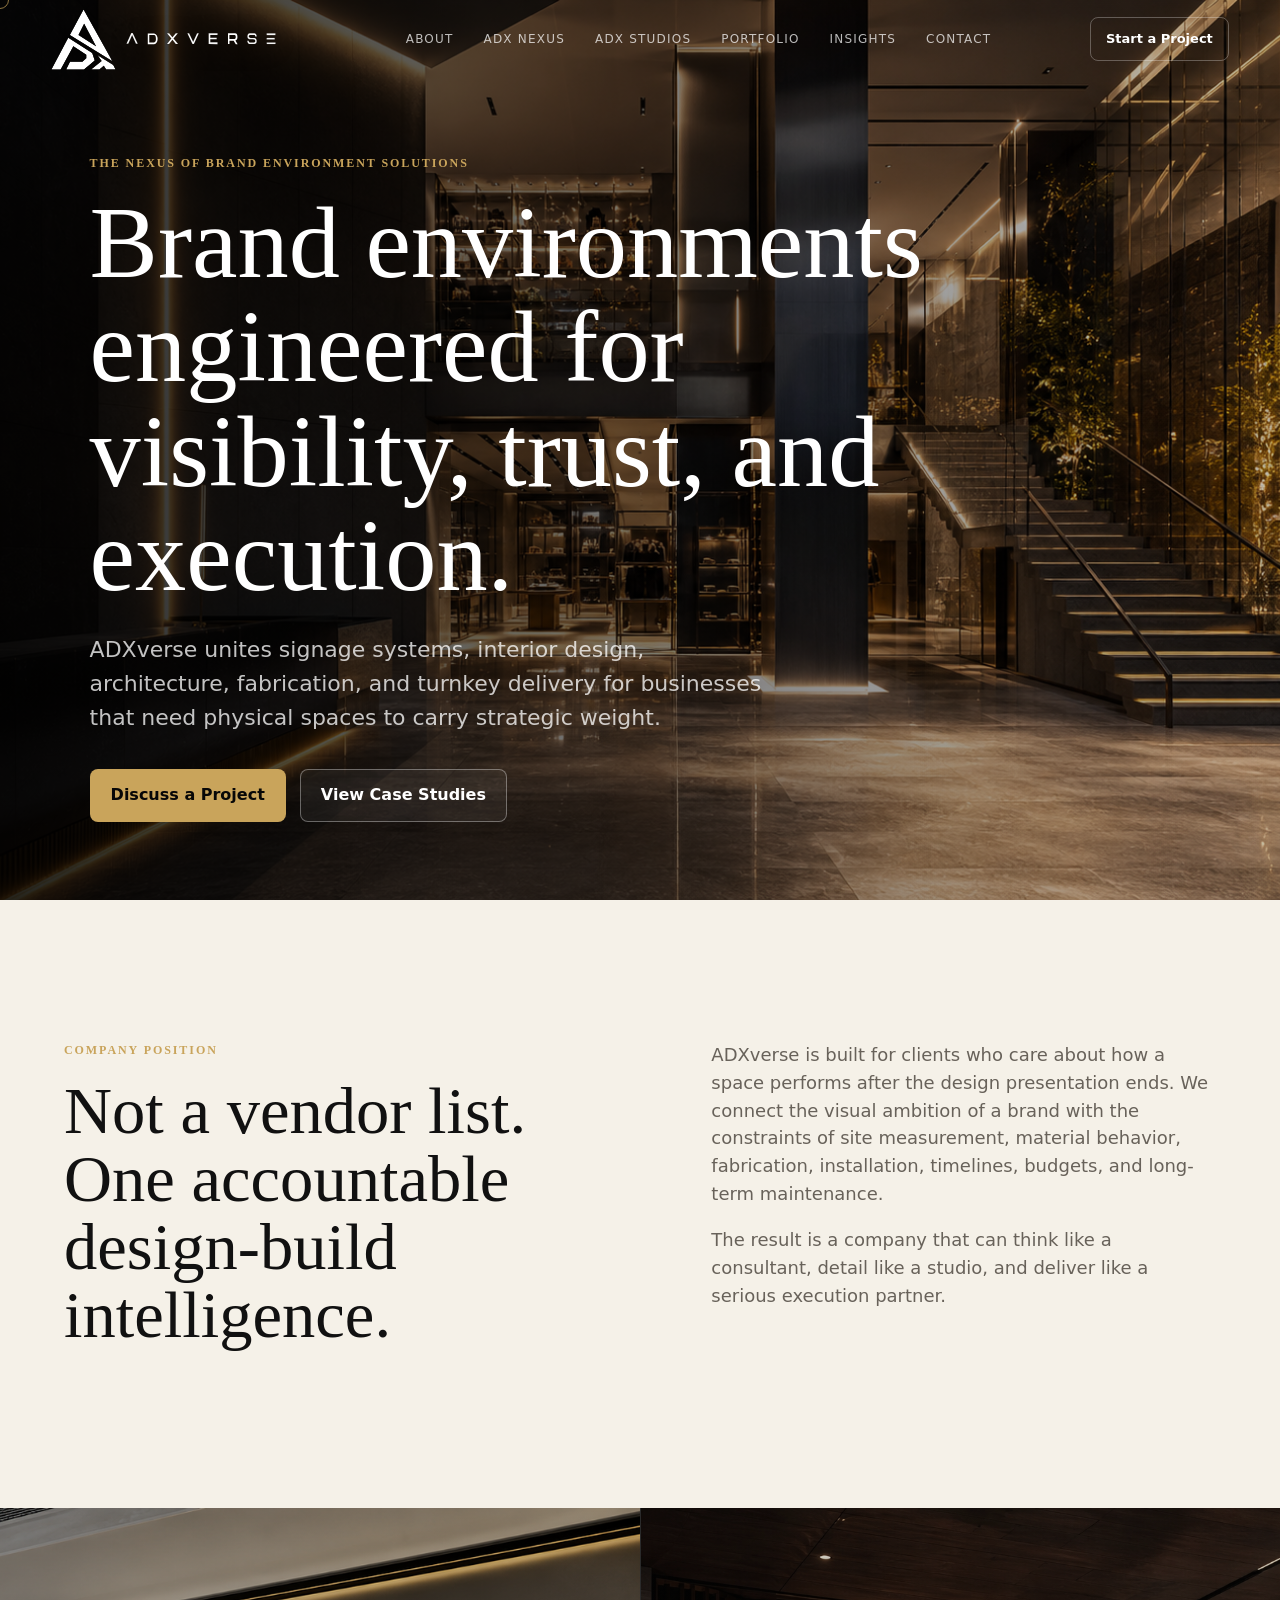
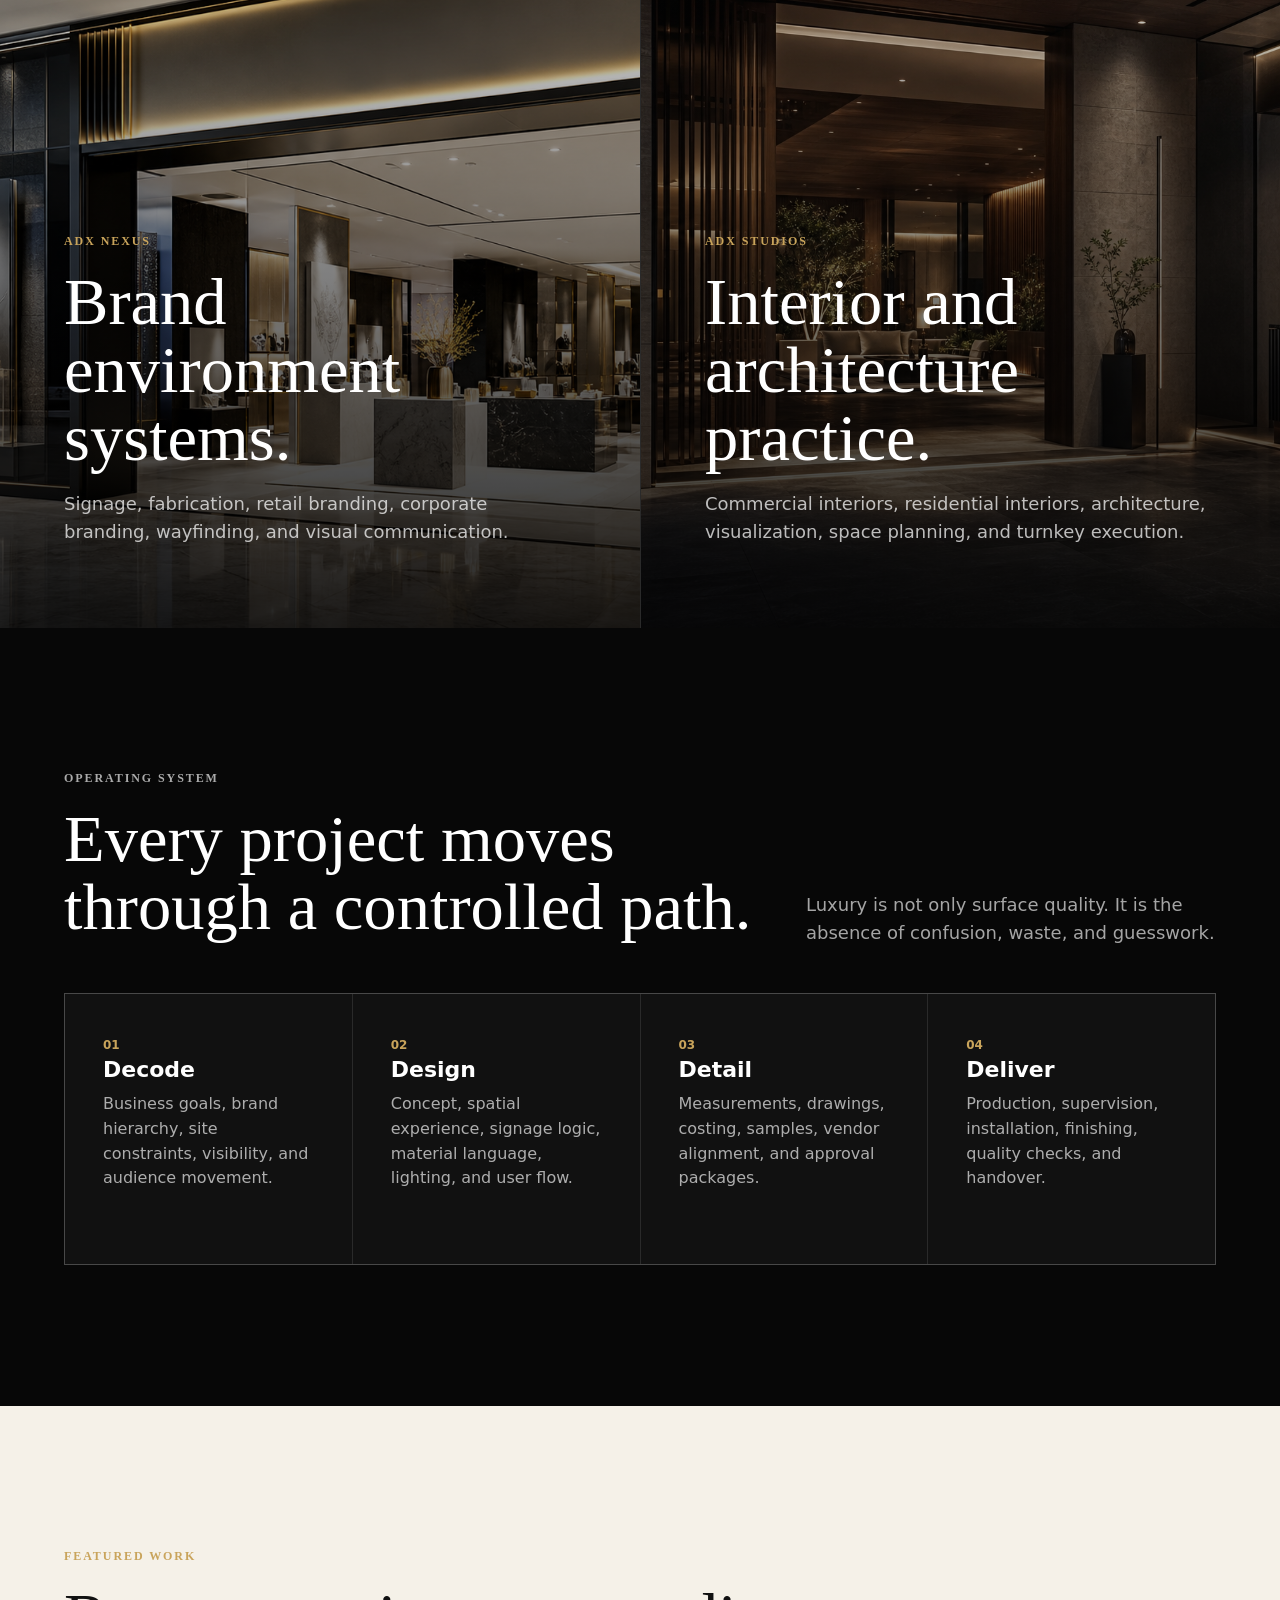
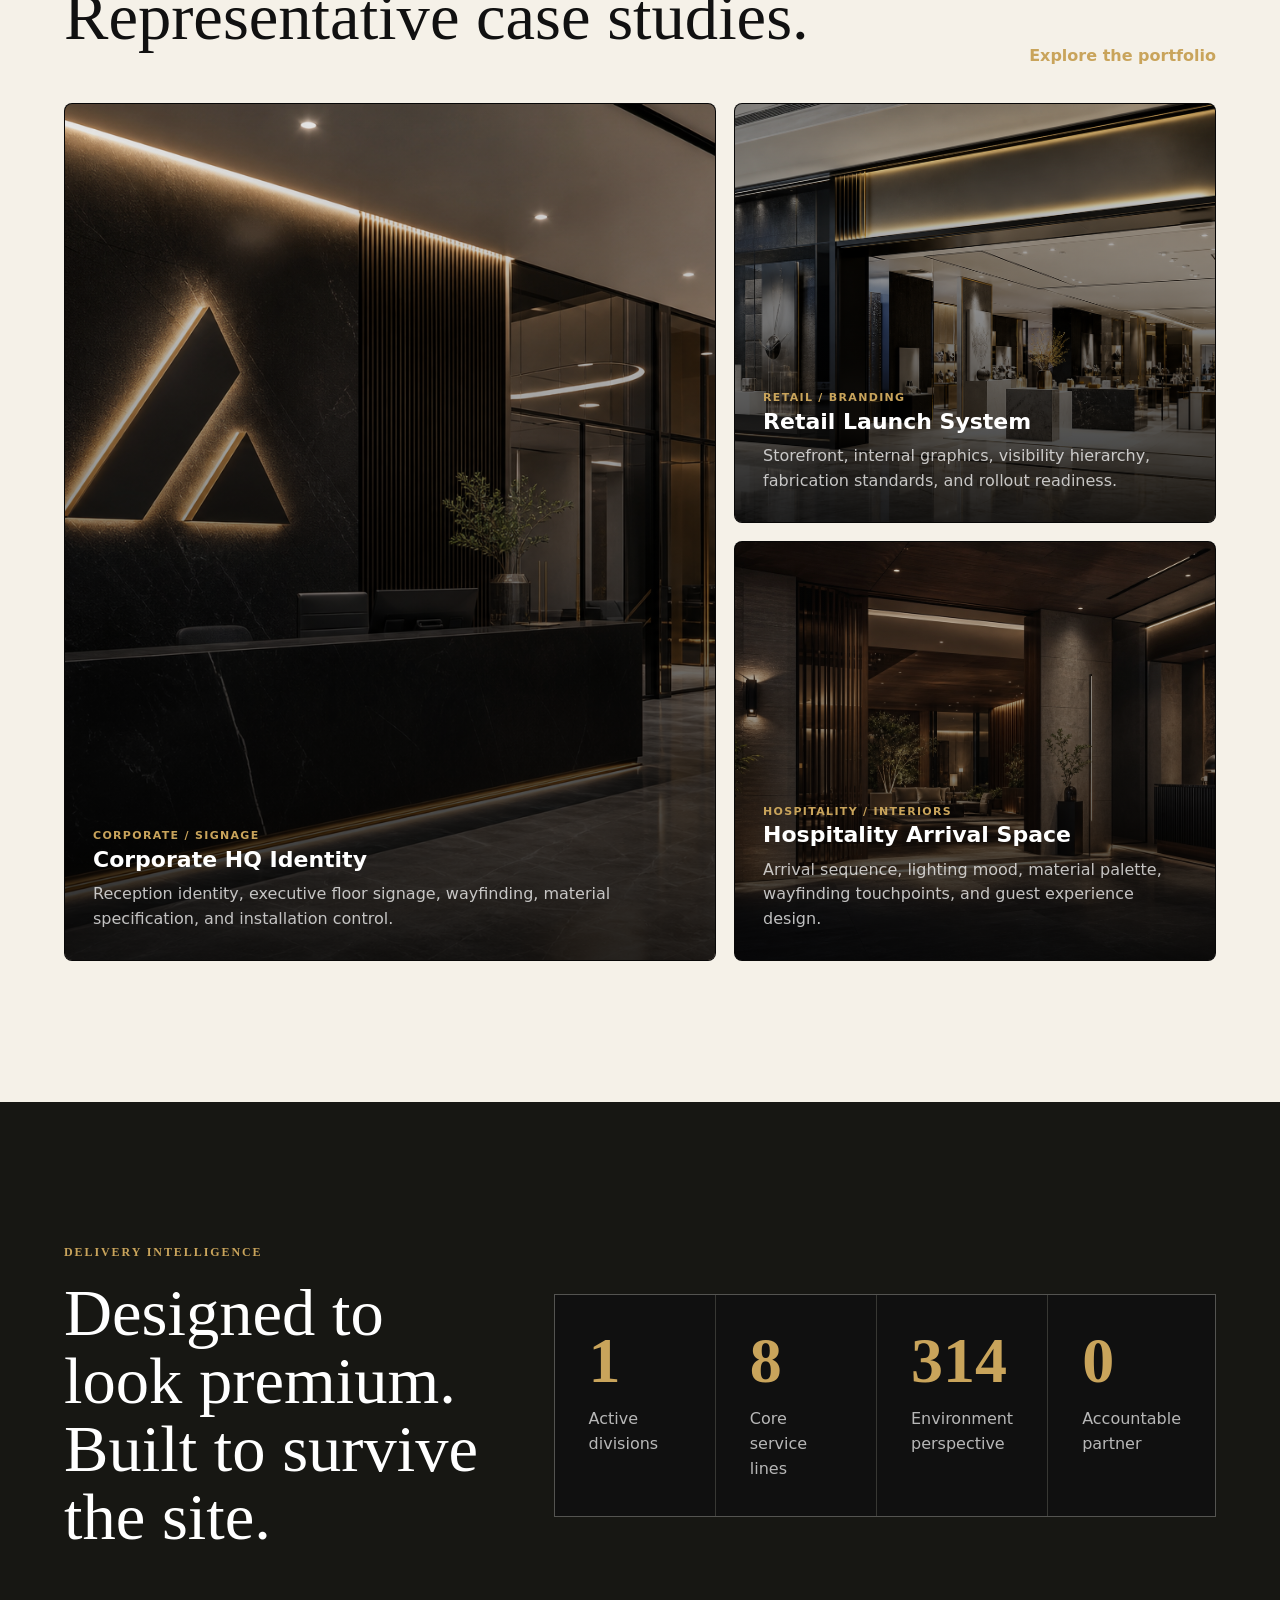
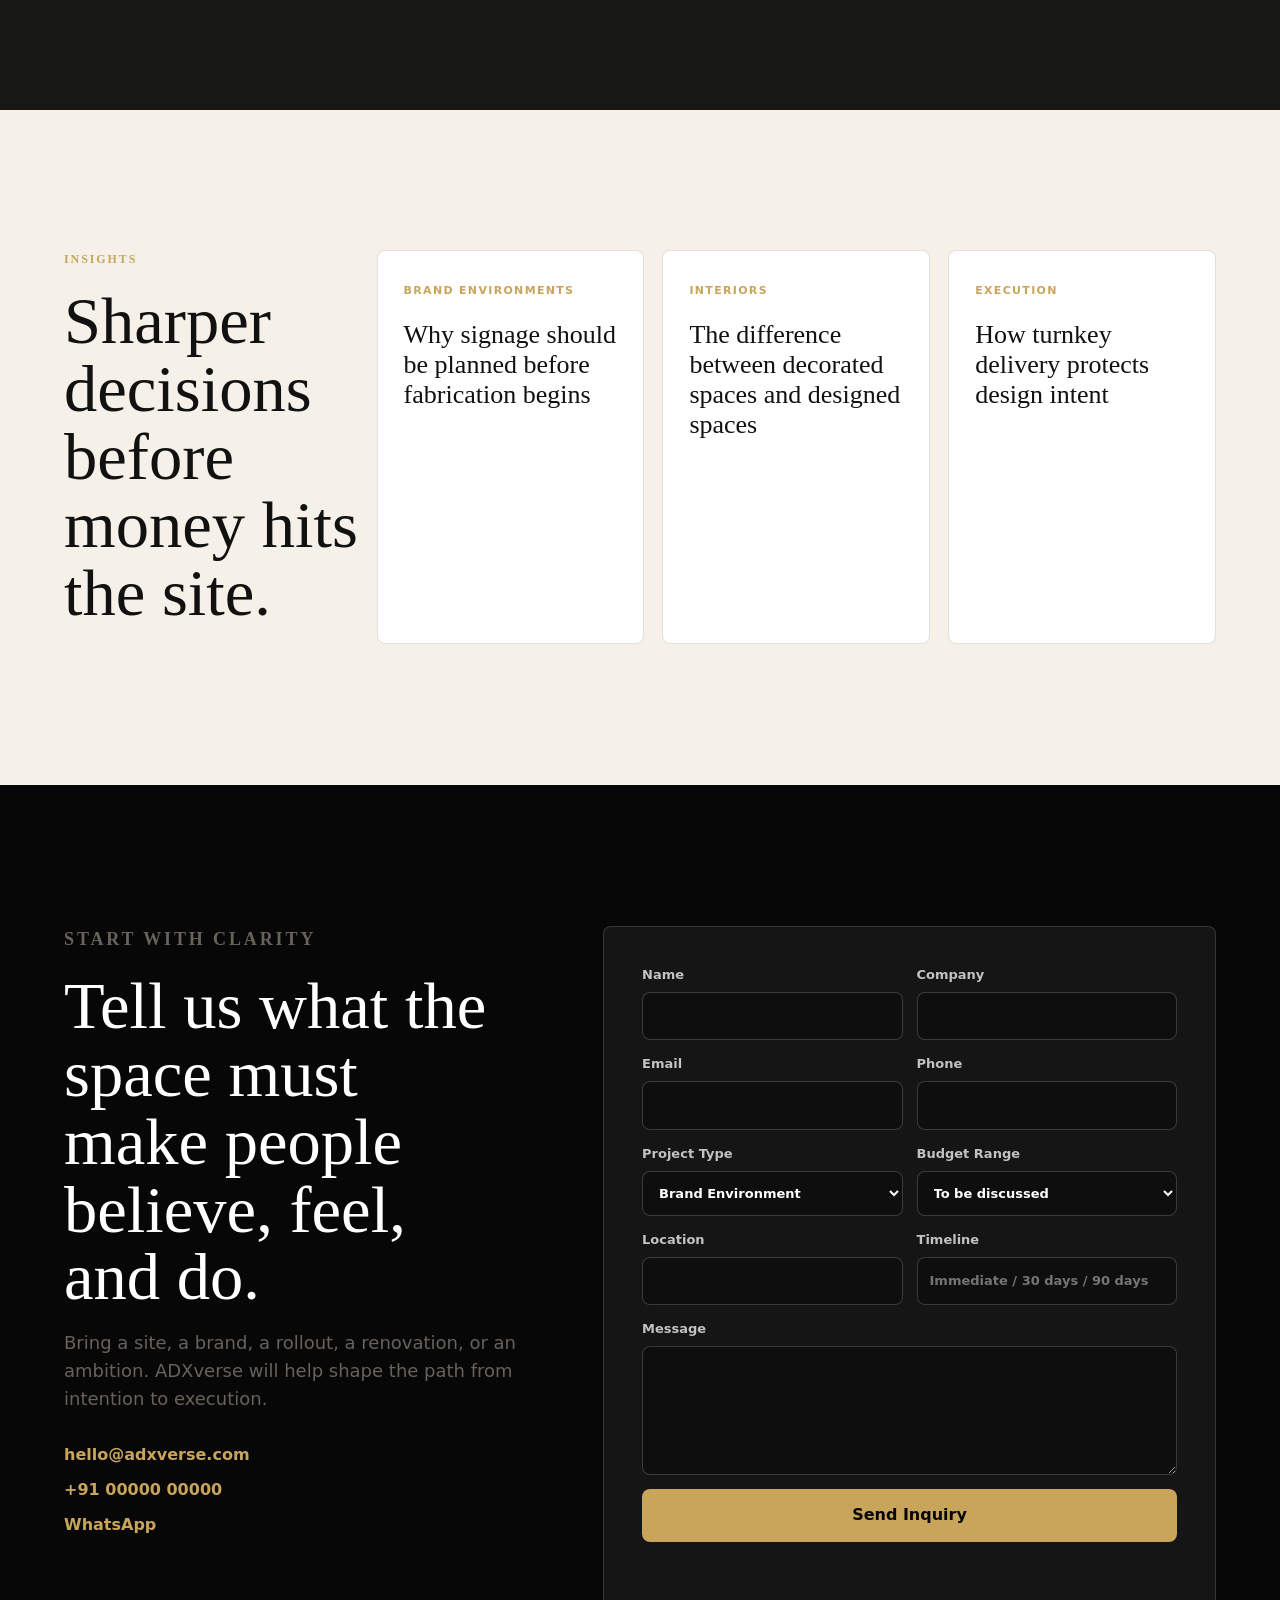
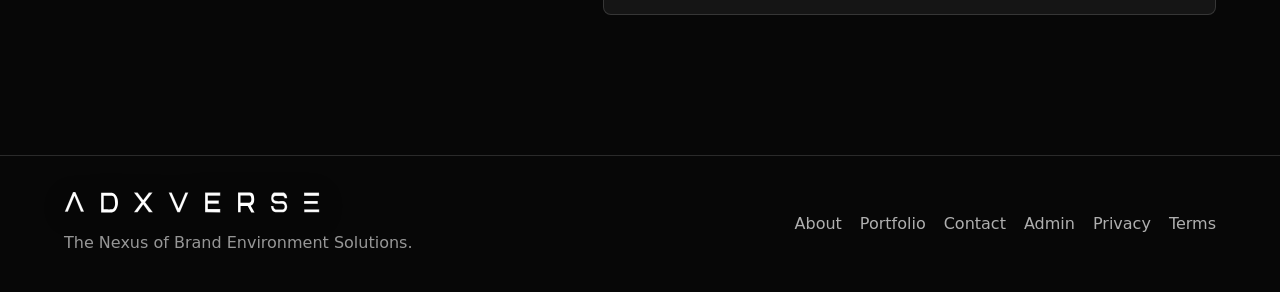
==== index.html @ 81ba3fe9 "Initial ADXverse website" ====
<!doctype html>
<html lang="en">
<head>
  <meta charset="utf-8">
  <meta name="viewport" content="width=device-width, initial-scale=1">
  <title>ADXverse | Premium Brand Environment and Interior Design-Build Company</title>
  <meta name="description" content="ADXverse creates brand environments, signage systems, retail branding, corporate identity spaces, interiors, architecture, fabrication, and turnkey execution.">
  <meta name="theme-color" content="#070707">
  <meta property="og:title" content="ADXverse">
  <meta property="og:description" content="The Nexus of Brand Environment Solutions.">
  <meta property="og:image" content="assets/adxverse-hero.png">
  <link rel="preload" href="assets/adxverse-hero.png" as="image">
  <link rel="stylesheet" href="styles.css">
  <link rel="icon" href="assets/adxverse-mark.svg" type="image/svg+xml">
  <script type="application/ld+json">
    {
      "@context": "https://schema.org",
      "@type": "Organization",
      "name": "ADXverse",
      "slogan": "The Nexus of Brand Environment Solutions",
      "url": "https://www.adxverse.com",
      "description": "Premium brand environment, signage, interior design, architecture, fabrication, and turnkey execution company.",
      "areaServed": "India",
      "sameAs": [],
      "department": [
        {
          "@type": "Organization",
          "name": "ADX Nexus",
          "description": "Brand environment solutions, signage systems, retail branding, corporate branding, wayfinding, visual communication, and fabrication."
        },
        {
          "@type": "Organization",
          "name": "ADX Studios",
          "description": "Interior design, architecture, commercial interiors, residential interiors, space planning, visualization, and turnkey execution."
        }
      ]
    }
  </script>
</head>
<body class="theme-dark">
  <div class="loader" data-loader aria-hidden="true">
    <div class="loader-inner">
            <img class="loader-logo" src="assets/adxverse-logo.svg" alt="ADXverse" style="width: 150px; height: auto;align-self: center;">

      <img class="loader-logo" src="assets/adxverse-wordmark.svg" alt="ADXverse" style="width: 275px; height: 52;align-self: center;margin-top: 20px;">
      Building the environment
    </div>
    <div class="loader-track"><i></i></div>
  </div>
  <div class="scroll-progress" data-progress></div>
  <div class="cursor" data-cursor></div>

  <header class="site-header" data-header>
    <a class="brand" href="index.html" aria-label="ADXverse home"><img class="header-logo" src="assets/adxverse-logo.svg" alt="ADXverse" style="width: 65px; height: auto;">
      <img class="brand-logo" src="assets/adxverse-wordmark.svg" alt="ADXverse" style="width: 150px; height: auto;margin-left: 10px; border-left: 0cap;">
    </a>
    <nav class="main-nav" data-nav aria-label="Primary navigation">
      <a href="about.html">About</a>
      <a href="adx-nexus.html">ADX Nexus</a>
      <a href="adx-studios.html">ADX Studios</a>
      <a href="portfolio.html">Portfolio</a>
      <a href="insights.html">Insights</a>
      <a href="contact.html">Contact</a>
    </nav>
    <a class="header-cta" href="contact.html">Start a Project</a>
    <button class="menu-toggle" data-menu aria-label="Open navigation"><span></span><span></span></button>
  </header>

  <main>
    <section class="hero home-hero">
      <img class="hero-media" src="assets/adxverse-hero.png" alt="Premium commercial brand environment with integrated signage and interior lighting">
      <div class="hero-overlay"></div>
      <img class="hero-mark" src="assets/adxverse-mark.svg" alt="" aria-hidden="true">
      <div class="hero-content reveal">
        <p class="eyebrow">The Nexus of Brand Environment Solutions</p>
        <h1>Brand environments engineered for visibility, trust, and execution.</h1>
        <p class="hero-lede">ADXverse unites signage systems, interior design, architecture, fabrication, and turnkey delivery for businesses that need physical spaces to carry strategic weight.</p>
        <div class="hero-actions">
          <a class="button button-primary" href="contact.html">Discuss a Project</a>
          <a class="button button-glass" href="portfolio.html">View Case Studies</a>
        </div>
      </div>
 <!--<div class="hero-index" aria-label="ADXverse operating strengths">
        <div><span>01</span><strong>Strategy</strong><small>Brand, site, audience, and business intent.</small></div>
        <div><span>02</span><strong>Systems</strong><small>Signage, interiors, fabrication, and visibility logic.</small></div>
        <div><span>03</span><strong>Delivery</strong><small>Costing, production, installation, and handover.</small></div>
      </div>-->
    

    </section>

    <section class="section section-light">
      <div class="container split-large">
        <div>
          <p class="eyebrow">Company Position</p>
          <h2>Not a vendor list. One accountable design-build intelligence.</h2>
        </div>
        <div class="rich-copy">
          <p>ADXverse is built for clients who care about how a space performs after the design presentation ends. We connect the visual ambition of a brand with the constraints of site measurement, material behavior, fabrication, installation, timelines, budgets, and long-term maintenance.</p>
          <p>The result is a company that can think like a consultant, detail like a studio, and deliver like a serious execution partner.</p>
        </div>
      </div>
    </section>

    <section class="division-showcase">
      <a class="division-tile reveal" href="adx-nexus.html">
        <img src="assets/case-retail-system.png" alt="Premium retail brand environment with illuminated signage">
        <span class="tile-shade"></span>
        <div>
          <p class="eyebrow">ADX Nexus</p>
          <h2>Brand environment systems.</h2>
          <p>Signage, fabrication, retail branding, corporate branding, wayfinding, and visual communication.</p>
        </div>
      </a>
      <a class="division-tile reveal" href="adx-studios.html">
        <img src="assets/case-hospitality-arrival.png" alt="Premium hospitality interior arrival lounge">
        <span class="tile-shade"></span>
        <div>
          <p class="eyebrow">ADX Studios</p>
          <h2>Interior and architecture practice.</h2>
          <p>Commercial interiors, residential interiors, architecture, visualization, space planning, and turnkey execution.</p>
        </div>
      </a>
    </section>

    <section class="section section-dark">
      <div class="container">
        <div class="section-head">
          <div>
            <p class="eyebrow">Operating System</p>
            <h2>Every project moves through a controlled path.</h2>
          </div>
          <p>Luxury is not only surface quality. It is the absence of confusion, waste, and guesswork.</p>
        </div>
        <div class="process-rail">
          <article class="reveal"><span>01</span><h3>Decode</h3><p>Business goals, brand hierarchy, site constraints, visibility, and audience movement.</p></article>
          <article class="reveal"><span>02</span><h3>Design</h3><p>Concept, spatial experience, signage logic, material language, lighting, and user flow.</p></article>
          <article class="reveal"><span>03</span><h3>Detail</h3><p>Measurements, drawings, costing, samples, vendor alignment, and approval packages.</p></article>
          <article class="reveal"><span>04</span><h3>Deliver</h3><p>Production, supervision, installation, finishing, quality checks, and handover.</p></article>
        </div>
      </div>
    </section>

    <section class="section section-light">
      <div class="container">
        <div class="section-head">
          <div>
            <p class="eyebrow">Featured Work</p>
            <h2>Representative case studies.</h2>
          </div>
          <a class="text-link" href="portfolio.html">Explore the portfolio</a>
        </div>
        <div class="case-grid">
          <a class="case-card feature-card reveal" href="project-corporate-hq.html" data-category="corporate signage">
            <img src="assets/case-corporate-hq.png" alt="Corporate headquarters reception identity system">
            <div><span>Corporate / Signage</span><h3>Corporate HQ Identity</h3><p>Reception identity, executive floor signage, wayfinding, material specification, and installation control.</p></div>
          </a>
          <a class="case-card reveal" href="project-retail-launch.html" data-category="retail branding">
            <img src="assets/case-retail-system.png" alt="Retail brand environment launch system">
            <div><span>Retail / Branding</span><h3>Retail Launch System</h3><p>Storefront, internal graphics, visibility hierarchy, fabrication standards, and rollout readiness.</p></div>
          </a>
          <a class="case-card reveal" href="project-hospitality-arrival.html" data-category="hospitality interior">
            <img src="assets/case-hospitality-arrival.png" alt="Hospitality arrival interior and wayfinding">
            <div><span>Hospitality / Interiors</span><h3>Hospitality Arrival Space</h3><p>Arrival sequence, lighting mood, material palette, wayfinding touchpoints, and guest experience design.</p></div>
          </a>
        </div>
      </div>
    </section>

    <section class="section signature-band">
      <div class="container signature-grid">
        <div>
          <p class="eyebrow">Delivery Intelligence</p>
          <h2>Designed to look premium. Built to survive the site.</h2>
        </div>
        <div class="metric-wall">
          <div><strong data-count="2">0</strong><span>Active divisions</span></div>
          <div><strong data-count="10">0</strong><span>Core service lines</span></div>
          <div><strong data-count="360">0</strong><span>Environment perspective</span></div>
          <div><strong data-count="1">0</strong><span>Accountable partner</span></div>
        </div>
      </div>
    </section>

    <section class="section section-light">
      <div class="container insight-strip">
        <div>
          <p class="eyebrow">Insights</p>
          <h2>Sharper decisions before money hits the site.</h2>
        </div>
        <a href="insights.html"><span>Brand Environments</span><strong>Why signage should be planned before fabrication begins</strong></a>
        <a href="insights.html"><span>Interiors</span><strong>The difference between decorated spaces and designed spaces</strong></a>
        <a href="insights.html"><span>Execution</span><strong>How turnkey delivery protects design intent</strong></a>
      </div>
    </section>

    <section class="section contact-band">
      <div class="container contact-grid">
        <div>
          <p class="eyebrow">Start With Clarity</p>
          <h2>Tell us what the space must make people believe, feel, and do.</h2>
          <p>Bring a site, a brand, a rollout, a renovation, or an ambition. ADXverse will help shape the path from intention to execution.</p>
          <div class="contact-lines">
            <a href="mailto:hello@adxverse.com">hello@adxverse.com</a>
            <a href="tel:+910000000000">+91 00000 00000</a>
            <a href="https://wa.me/910000000000">WhatsApp</a>
          </div>
        </div>
        <form class="inquiry-form" data-form>
          <label>Name<input required name="name" autocomplete="name"></label>
          <label>Company<input name="company" autocomplete="organization"></label>
          <label>Email<input required type="email" name="email" autocomplete="email"></label>
          <label>Phone<input name="phone" autocomplete="tel"></label>
          <label>Project Type<select name="projectType"><option>Brand Environment</option><option>Signage System</option><option>Retail Branding</option><option>Interior Design</option><option>Architecture</option><option>Turnkey Execution</option></select></label>
          <label>Budget Range<select name="budget"><option>To be discussed</option><option>Under 5L</option><option>5L - 15L</option><option>15L - 50L</option><option>50L+</option></select></label>
          <label>Location<input name="location" autocomplete="address-level2"></label>
          <label>Timeline<input name="timeline" placeholder="Immediate / 30 days / 90 days"></label>
          <label class="form-full">Message<textarea name="message" rows="5"></textarea></label>
          <button class="button button-primary form-full" type="submit">Send Inquiry</button>
          <p class="form-status form-full" data-form-status role="status"></p>
        </form>
      </div>
    </section>
  </main>

  <footer class="site-footer">
    <div>
      <a class="brand" href="index.html"><img class="brand-logo" src="assets/adxverse-wordmark.svg" alt="ADXverse"></a>
      <p>The Nexus of Brand Environment Solutions.</p>
    </div>
    <nav aria-label="Footer navigation">
      <a href="about.html">About</a>
      <a href="portfolio.html">Portfolio</a>
      <a href="contact.html">Contact</a>
      <a href="admin.html">Admin</a>
      <a href="privacy.html">Privacy</a>
      <a href="terms.html">Terms</a>
    </nav>
  </footer>

  <script src="script.js"></script>
</body>
</html>
---- styles.css ----
:root {
  --black: #070707;
  --ink: #111111;
  --charcoal: #1d1d1d;
  --coal: #2a2926;
  --paper: #f5f1e8;
  --white: #ffffff;
  --stone: #d7d0c3;
  --soft: #eee8dc;
  --gold: #c9a45b;
  --copper: #986a4e;
  --sage: #657269;
  --steel: #68737a;
  --muted: #68625a;
  --line-dark: rgba(255,255,255,.14);
  --line-light: rgba(17,17,17,.13);
  --radius: 8px;
  --container: 1220px;
}

* { box-sizing: border-box; }
html { scroll-behavior: smooth; }
body {
  margin: 0;
  color: var(--ink);
  background: var(--paper);
  font-family: Inter, ui-sans-serif, system-ui, -apple-system, BlinkMacSystemFont, "Segoe UI", sans-serif;
  line-height: 1.55;
  text-rendering: optimizeLegibility;
}
body.nav-open { overflow: hidden; }
a { color: inherit; text-decoration: none; }
img { display: block; max-width: 100%; }
button, input, select, textarea { font: inherit; }
button { cursor: pointer; }
::selection { background: var(--gold); color: var(--black); }

.loader {
  position: fixed;
  inset: 0;
  z-index: 100;
  display: grid;
  place-items: center;
  gap: 24px;
  background: var(--black);
  color: var(--white);
  transition: opacity .65s ease, visibility .65s ease;
}
.loader.done { opacity: 0; visibility: hidden; }
.loader-inner { display: grid; gap: 8px; justify-items: center; }
.loader-logo { width: clamp(86px, 12vw, 154px); height: auto; display: block; }
.loader-inner small { color: rgba(255,255,255,.58); text-transform: uppercase; letter-spacing: .18em; font-size: 11px; }
.loader-track { width: min(360px, 72vw); height: 1px; background: rgba(255,255,255,.18); overflow: hidden; }
.loader-track i { display: block; height: 100%; width: 100%; background: var(--gold); animation: load 1.05s cubic-bezier(.7,0,.2,1) both; }
@keyframes load { from { transform: translateX(-100%); } to { transform: translateX(0); } }

.scroll-progress {
  position: fixed;
  top: 0;
  left: 0;
  width: 0;
  height: 2px;
  z-index: 70;
  background: var(--gold);
}
.cursor {
  position: fixed;
  width: 18px;
  height: 18px;
  border: 1px solid var(--gold);
  border-radius: 50%;
  pointer-events: none;
  z-index: 80;
  transform: translate(-50%, -50%);
  transition: width .2s ease, height .2s ease, opacity .2s ease;
  opacity: .7;
}
.cursor.is-active { width: 44px; height: 44px; opacity: .35; }

.site-header {
  position: fixed;
  inset: 0 0 auto;
  z-index: 60;
  height: 78px;
  display: flex;
  align-items: center;
  justify-content: space-between;
  padding: 0 clamp(18px, 4vw, 58px);
  color: var(--white);
  transition: background .3s ease, border-color .3s ease, backdrop-filter .3s ease;
}
.site-header.scrolled,
.page-light .site-header {
  background: rgba(7,7,7,.9);
  border-bottom: 1px solid var(--line-dark);
  backdrop-filter: blur(16px);
}
.brand {
  display: inline-flex;
  align-items: center;
  width: clamp(178px, 20vw, 272px);
  min-width: 178px;
}
.brand-logo { display: block; width: 100%; height: auto; filter: drop-shadow(0 4px 14px rgba(0,0,0,.24)); }
.brand em { color: var(--gold); font-style: normal; font-size: .72em; margin-left: 2px; }
.main-nav { display: flex; gap: clamp(16px, 2.4vw, 30px); font-size: 12px; text-transform: uppercase; letter-spacing: .1em; }
.main-nav a { color: rgba(255,255,255,.72); transition: color .2s ease; }
.main-nav a:hover, .main-nav a.active { color: var(--gold); }
.header-cta {
  border: 1px solid rgba(255,255,255,.28);
  border-radius: var(--radius);
  padding: 11px 15px;
  font-size: 13px;
  font-weight: 800;
  transition: background .2s ease, color .2s ease;
}
.header-cta:hover { background: var(--gold); color: var(--black); border-color: var(--gold); }
.menu-toggle { display: none; width: 44px; height: 44px; border: 0; background: transparent; color: inherit; }
.menu-toggle span { display: block; height: 1px; background: currentColor; margin: 8px 0; }

.hero {
  min-height: 100svh;
  position: relative;
  display: grid;
  align-items: center;
  overflow: hidden;
  color: var(--white);
  background: var(--black);
}
.page-hero { min-height: 72svh; }
.hero-media, .hero-overlay {
  position: absolute;
  inset: 0;
  width: 100%;
  height: 100%;
}
.hero-media { object-fit: cover; }
.hero-overlay { background: linear-gradient(90deg, rgba(0,0,0,.86), rgba(0,0,0,.55) 45%, rgba(0,0,0,.22)); }
.hero-mark {
  position: absolute;
  z-index: 1;
  right: clamp(20px, 8vw, 120px);
  top: 16%;
  width: clamp(180px, 28vw, 430px);
  opacity: .16;
  filter: drop-shadow(0 28px 48px rgba(0,0,0,.38));
}
.hero-content {
  position: relative;
  z-index: 2;
  width: min(920px, calc(100% - 36px));
  margin-left: clamp(18px, 7vw, 112px);
  padding-top: 76px;
}
.home-hero .hero-content { width: min(980px, calc(100% - 36px)); }
.eyebrow {
  margin: 0 0 14px;
  color: var(--gold);
  font-size: 12px;
  font-weight: 850;
  letter-spacing: .16em;
  text-transform: uppercase;
}
h1, h2, h3, p { margin-top: 0; }
h1, h2 {
  font-family: Georgia, "Times New Roman", serif;
  font-weight: 500;
  line-height: 1.02;
}
h1 { max-width: 1120px; margin-bottom: 24px; font-size: clamp(48px, 8vw, 112px); }
h2 { margin-bottom: 18px; font-size: clamp(34px, 5.2vw, 72px); }
h3 { margin-bottom: 10px; font-size: 22px; line-height: 1.15; }
.hero-lede {
  max-width: 700px;
  color: rgba(255,255,255,.76);
  font-size: clamp(17px, 2vw, 22px);
}
.hero-actions { display: flex; flex-wrap: wrap; gap: 14px; margin-top: 34px; }
.button {
  display: inline-flex;
  align-items: center;
  justify-content: center;
  min-height: 50px;
  border-radius: var(--radius);
  border: 1px solid transparent;
  padding: 13px 20px;
  font-weight: 850;
  transition: transform .2s ease, border-color .2s ease, background .2s ease;
}
.button:hover { transform: translateY(-2px); }
.button-primary { background: var(--gold); color: var(--black); }
.button-dark { background: var(--black); color: var(--white); }
.button-glass { color: var(--white); border-color: rgba(255,255,255,.34); background: rgba(255,255,255,.05); }
.text-link { color: var(--gold); font-weight: 850; }
.hero-index {
  position: absolute;
  right: clamp(18px, 5vw, 70px);
  bottom: 32px;
  z-index: 3;
  display: grid;
  grid-template-columns: repeat(3, minmax(150px, 1fr));
  max-width: 690px;
  background: rgba(7,7,7,.52);
  border: 1px solid var(--line-dark);
  backdrop-filter: blur(18px);
}
.hero-index div { padding: 18px; border-left: 1px solid var(--line-dark); }
.hero-index div:first-child { border-left: 0; }
.hero-index span { display: block; color: var(--gold); font-size: 12px; font-weight: 900; }
.hero-index strong { display: block; margin: 7px 0 4px; font-family: Georgia, "Times New Roman", serif; font-size: 24px; }
.hero-index small { display: block; color: rgba(255,255,255,.62); line-height: 1.4; }

.section { padding: clamp(78px, 11vw, 156px) clamp(18px, 5vw, 72px); }
.section-light { background: var(--paper); color: var(--ink); }
.section-dark { background: var(--black); color: var(--white); }
.section-dark p { color: rgba(255,255,255,.66); }
.container { width: min(var(--container), 100%); margin: 0 auto; }
.split-large { display: grid; grid-template-columns: 1.05fr .95fr; gap: clamp(34px, 7vw, 96px); align-items: start; }
.rich-copy, .rich-copy p, .section-head > p, .contact-band p { color: var(--muted); font-size: 18px; }
.section-dark .section-head > p { color: rgba(255,255,255,.64); }
.section-head {
  display: flex;
  align-items: end;
  justify-content: space-between;
  gap: 34px;
  margin-bottom: 34px;
}
.section-head > p { max-width: 410px; margin-bottom: 12px; }

.division-showcase { display: grid; grid-template-columns: repeat(2, 1fr); min-height: 720px; background: var(--black); }
.division-tile {
  position: relative;
  display: grid;
  align-items: end;
  overflow: hidden;
  min-height: 640px;
  color: var(--white);
  border-left: 1px solid var(--line-dark);
}
.division-tile:first-child { border-left: 0; }
.division-tile img, .division-tile .tile-shade { position: absolute; inset: 0; width: 100%; height: 100%; }
.division-tile img { object-fit: cover; transition: transform .7s ease; }
.division-tile:hover img { transform: scale(1.04); }
.tile-shade { background: linear-gradient(180deg, rgba(0,0,0,.12), rgba(0,0,0,.86)); }
.division-tile div { position: relative; z-index: 2; padding: clamp(30px, 5vw, 64px); max-width: 670px; }
.division-tile p:last-child { color: rgba(255,255,255,.72); font-size: 18px; }

.process-rail {
  display: grid;
  grid-template-columns: repeat(4, 1fr);
  border: 1px solid var(--line-dark);
  background: var(--line-dark);
  gap: 1px;
}
.process-rail article {
  min-height: 270px;
  padding: clamp(24px, 4vw, 38px);
  background: #111;
}
.process-rail span { color: var(--gold); font-size: 12px; font-weight: 900; }
.process-rail p { margin-bottom: 0; }

.case-grid { display: grid; grid-template-columns: 1.15fr .85fr; grid-auto-rows: minmax(320px, auto); gap: 18px; }
.case-card {
  position: relative;
  display: grid;
  overflow: hidden;
  min-height: 420px;
  border-radius: var(--radius);
  border: 1px solid var(--line-light);
  color: var(--white);
  background: var(--black);
}
.case-card.feature-card { grid-row: span 2; }
.case-card img, .case-card::after { position: absolute; inset: 0; width: 100%; height: 100%; }
.case-card img { object-fit: cover; transition: transform .55s ease; }
.case-card::after { content: ""; background: linear-gradient(180deg, rgba(0,0,0,.08), rgba(0,0,0,.84)); }
.case-card:hover img { transform: scale(1.045); }
.case-card div { position: relative; z-index: 1; align-self: end; padding: 28px; }
.case-card span, .insight-strip span, .meta-row span { color: var(--gold); text-transform: uppercase; letter-spacing: .12em; font-size: 11px; font-weight: 900; }
.case-card p { color: rgba(255,255,255,.74); max-width: 560px; margin-bottom: 0; }

.signature-band { background: #171713; color: var(--white); }
.signature-grid { display: grid; grid-template-columns: .8fr 1.2fr; gap: 48px; align-items: center; }
.metric-wall {
  display: grid;
  grid-template-columns: repeat(4, 1fr);
  border: 1px solid var(--line-dark);
  background: var(--line-dark);
  gap: 1px;
}
.metric-wall div { background: #101010; padding: clamp(22px, 4vw, 34px); min-height: 190px; }
.metric-wall strong { display: block; color: var(--gold); font-family: Georgia, "Times New Roman", serif; font-size: clamp(42px, 5vw, 66px); line-height: 1; }
.metric-wall span { display: block; margin-top: 14px; color: rgba(255,255,255,.7); }

.insight-strip {
  display: grid;
  grid-template-columns: 1.1fr repeat(3, 1fr);
  gap: 18px;
}
.insight-strip a {
  min-height: 230px;
  padding: 26px;
  border: 1px solid var(--line-light);
  border-radius: var(--radius);
  background: var(--white);
  transition: transform .2s ease, border-color .2s ease;
}
.insight-strip a:hover { transform: translateY(-2px); border-color: var(--gold); }
.insight-strip strong { display: block; margin-top: 18px; font-family: Georgia, "Times New Roman", serif; font-size: 26px; line-height: 1.15; font-weight: 500; }

.contact-band { background: var(--black); color: var(--white); }
.contact-grid { display: grid; grid-template-columns: .85fr 1.15fr; gap: clamp(36px, 7vw, 86px); align-items: start; }
.contact-lines { display: grid; gap: 10px; margin-top: 30px; font-weight: 850; color: var(--gold); }
.inquiry-form {
  display: grid;
  grid-template-columns: repeat(2, 1fr);
  gap: 14px;
  padding: clamp(22px, 4vw, 38px);
  border: 1px solid var(--line-dark);
  border-radius: var(--radius);
  background: rgba(255,255,255,.06);
}
label { display: grid; gap: 7px; color: rgba(255,255,255,.74); font-size: 13px; font-weight: 850; }
.section-light label, .page-light label { color: #4d4943; }
input, select, textarea {
  width: 100%;
  border: 1px solid rgba(255,255,255,.18);
  border-radius: var(--radius);
  padding: 13px 12px;
  color: var(--white);
  background: rgba(0,0,0,.3);
  outline: none;
}
.section-light input, .section-light select, .section-light textarea,
.page-light input, .page-light select, .page-light textarea {
  color: var(--ink);
  border-color: #d4cbba;
  background: #fffdf8;
}
input:focus, select:focus, textarea:focus { border-color: var(--gold); }
.form-full { grid-column: 1 / -1; }
.form-status { min-height: 20px; margin: 0; color: var(--gold); }

.page-intro { background: var(--paper); padding-top: 118px; }
.page-kicker-grid {
  display: grid;
  grid-template-columns: .75fr 1.25fr;
  gap: clamp(32px, 7vw, 90px);
}
.capability-grid, .value-grid, .article-grid {
  display: grid;
  grid-template-columns: repeat(3, 1fr);
  gap: 18px;
}
.capability-card, .value-card, .article-card, .table-card {
  border: 1px solid var(--line-light);
  border-radius: var(--radius);
  background: var(--white);
  padding: clamp(24px, 4vw, 34px);
}
.capability-card span, .value-card span { color: var(--gold); font-weight: 950; }
.capability-card p, .value-card p, .article-card p, .table-card p { color: var(--muted); margin-bottom: 0; }

.service-table { display: grid; border: 1px solid var(--line-light); background: var(--line-light); gap: 1px; }
.service-row { display: grid; grid-template-columns: .55fr 1.45fr; gap: 1px; background: var(--line-light); }
.service-row strong, .service-row p { background: var(--white); padding: 22px; margin: 0; }
.service-row p { color: var(--muted); }

.portfolio-tools { display: flex; flex-wrap: wrap; gap: 8px; margin-bottom: 28px; }
.portfolio-tools button {
  border: 1px solid #cfc6b6;
  border-radius: 999px;
  background: transparent;
  padding: 9px 14px;
  color: var(--ink);
}
.portfolio-tools button.active { background: var(--black); color: var(--white); border-color: var(--black); }
.case-card.is-hidden { display: none; }
.meta-row { display: flex; flex-wrap: wrap; gap: 14px; margin: 20px 0 0; }
.project-body {
  display: grid;
  grid-template-columns: .72fr 1.28fr;
  gap: clamp(32px, 6vw, 82px);
}
.project-aside {
  position: sticky;
  top: 104px;
  align-self: start;
  border-top: 1px solid var(--line-light);
  padding-top: 24px;
}
.project-aside dl { display: grid; gap: 18px; margin: 0; }
.project-aside dt { color: var(--gold); font-size: 12px; text-transform: uppercase; letter-spacing: .12em; font-weight: 900; }
.project-aside dd { margin: 4px 0 0; color: var(--muted); }
.project-narrative section { border-top: 1px solid var(--line-light); padding: 28px 0; }
.project-narrative p { color: var(--muted); font-size: 18px; }
.project-gallery { display: grid; grid-template-columns: 1.2fr .8fr; gap: 18px; margin-top: 28px; }
.project-gallery img { width: 100%; height: 100%; object-fit: cover; border-radius: var(--radius); border: 1px solid var(--line-light); }

.map-frame {
  height: 360px;
  border-radius: var(--radius);
  overflow: hidden;
  border: 1px solid var(--line-light);
}
.map-frame iframe { width: 100%; height: 100%; border: 0; filter: grayscale(1) contrast(1.08); }

.site-footer {
  display: flex;
  justify-content: space-between;
  gap: 28px;
  padding: 36px clamp(18px, 5vw, 72px);
  background: var(--black);
  color: var(--white);
  border-top: 1px solid var(--line-dark);
}
.site-footer p { margin: 9px 0 0; color: rgba(255,255,255,.58); }
.site-footer nav { display: flex; flex-wrap: wrap; gap: 18px; align-items: center; color: rgba(255,255,255,.68); }
.site-footer a:hover { color: var(--gold); }

.reveal { opacity: 0; transform: translateY(24px); transition: opacity .75s ease, transform .75s ease; }
.reveal.visible { opacity: 1; transform: translateY(0); }

@media (max-width: 980px) {
  .cursor { display: none; }
  .header-cta, .main-nav { display: none; }
  .menu-toggle { display: block; }
  .main-nav.open {
    display: grid;
    position: fixed;
    inset: 78px 0 auto;
    padding: 26px;
    background: rgba(7,7,7,.97);
    border-bottom: 1px solid var(--line-dark);
    gap: 18px;
  }
  .hero { min-height: 820px; }
  .page-hero { min-height: 620px; }
  .hero-content { margin-left: 18px; }
  .hero-index { left: 18px; right: 18px; grid-template-columns: 1fr; }
  .hero-index div { border-left: 0; border-top: 1px solid var(--line-dark); }
  .hero-index div:first-child { border-top: 0; }
  .split-large, .division-showcase, .signature-grid, .contact-grid, .page-kicker-grid, .project-body { grid-template-columns: 1fr; }
  .division-tile { min-height: 560px; border-left: 0; border-top: 1px solid var(--line-dark); }
  .process-rail, .metric-wall, .insight-strip, .capability-grid, .value-grid, .article-grid, .case-grid, .project-gallery { grid-template-columns: 1fr; }
  .case-card.feature-card { grid-row: auto; }
  .section-head { align-items: start; flex-direction: column; }
  .inquiry-form { grid-template-columns: 1fr; }
  .service-row { grid-template-columns: 1fr; }
  .project-aside { position: static; }
}

@media (max-width: 620px) {
  h1 { font-size: clamp(43px, 15vw, 62px); }
  h2 { font-size: clamp(32px, 11vw, 46px); }
  .hero { min-height: 880px; }
  .section { padding-left: 16px; padding-right: 16px; }
  .case-card, .division-tile { min-height: 440px; }
  .site-footer { flex-direction: column; }
}

@media (prefers-reduced-motion: reduce) {
  *, *::before, *::after {
    animation-duration: .001ms !important;
    scroll-behavior: auto !important;
    transition-duration: .001ms !important;
  }
}
.eyebrow {
  margin: 0 0 18px;
  color: var(--deep goldenrod);
  font-family: Cambria, "Times New Roman", serif;
  font-weight: 700;
  line-height: var(--gold);
  letter-spacing: .16em;
  text-transform: uppercase;
}
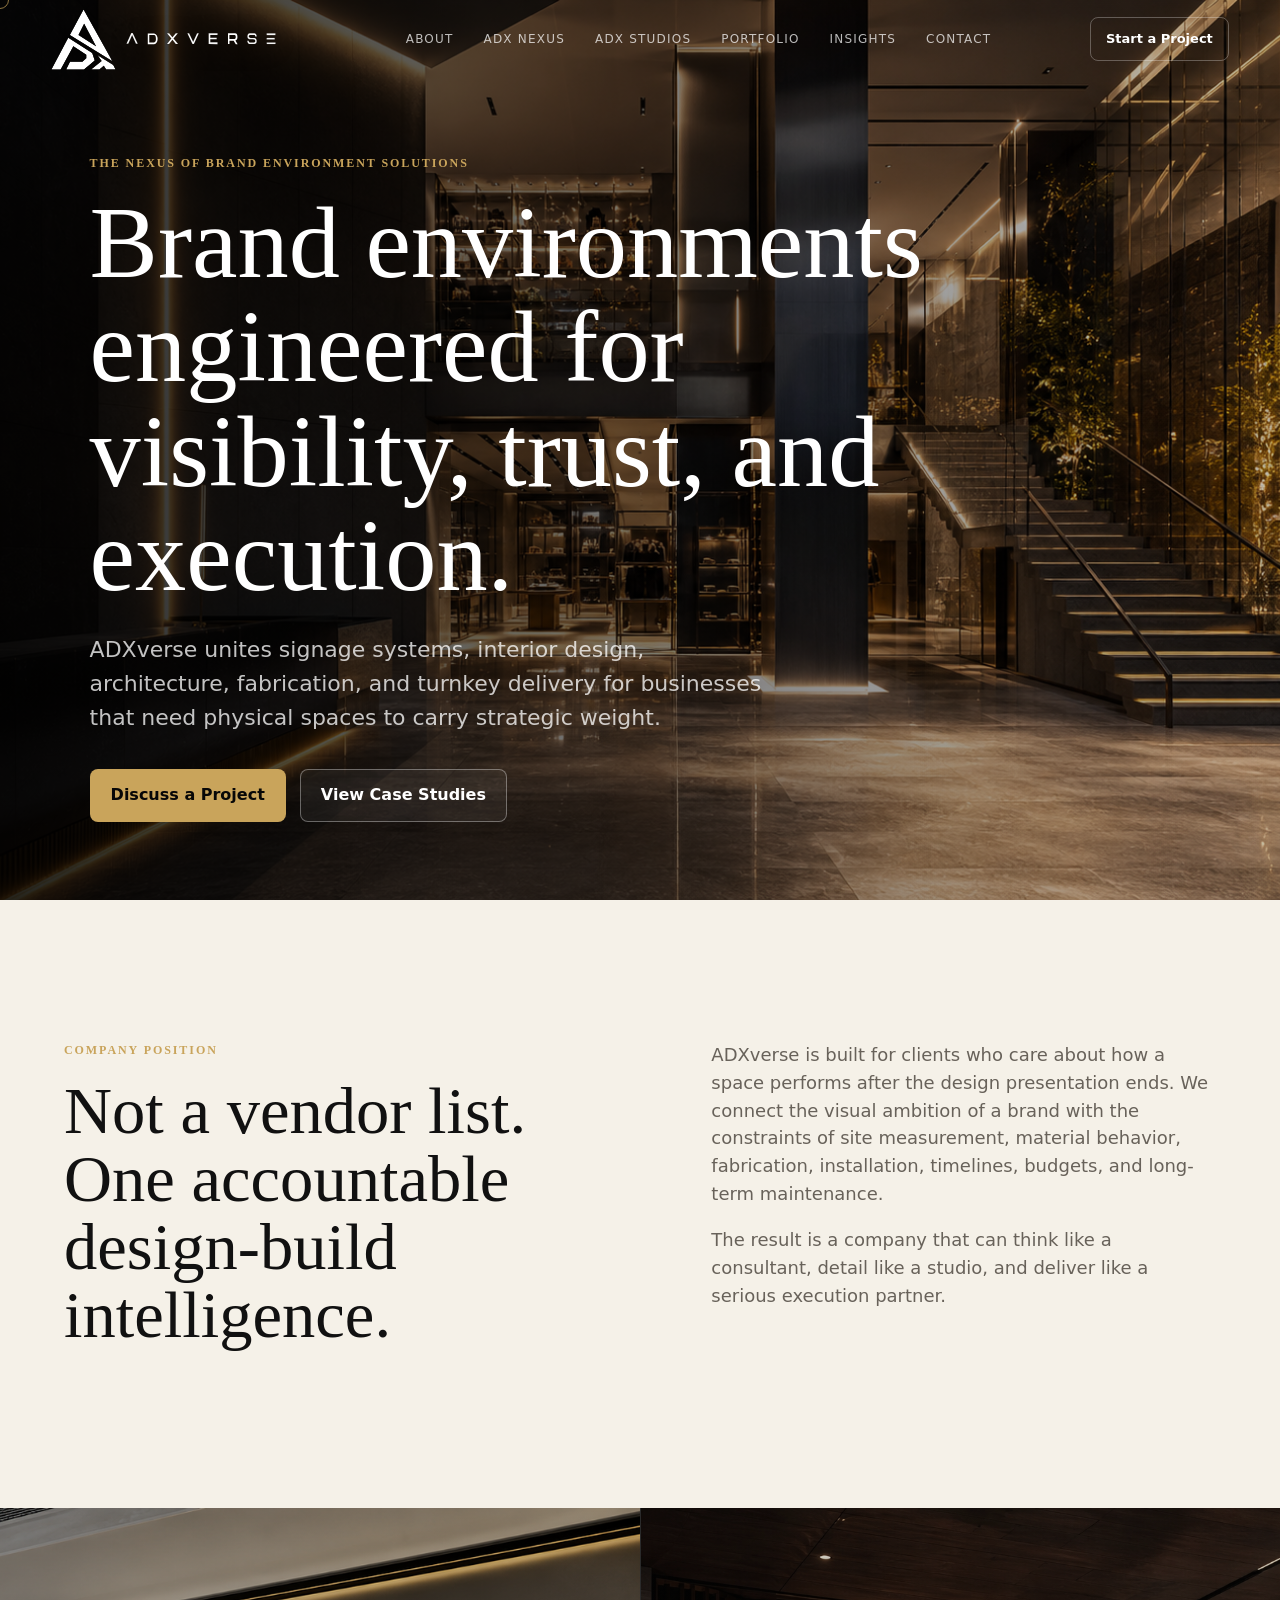
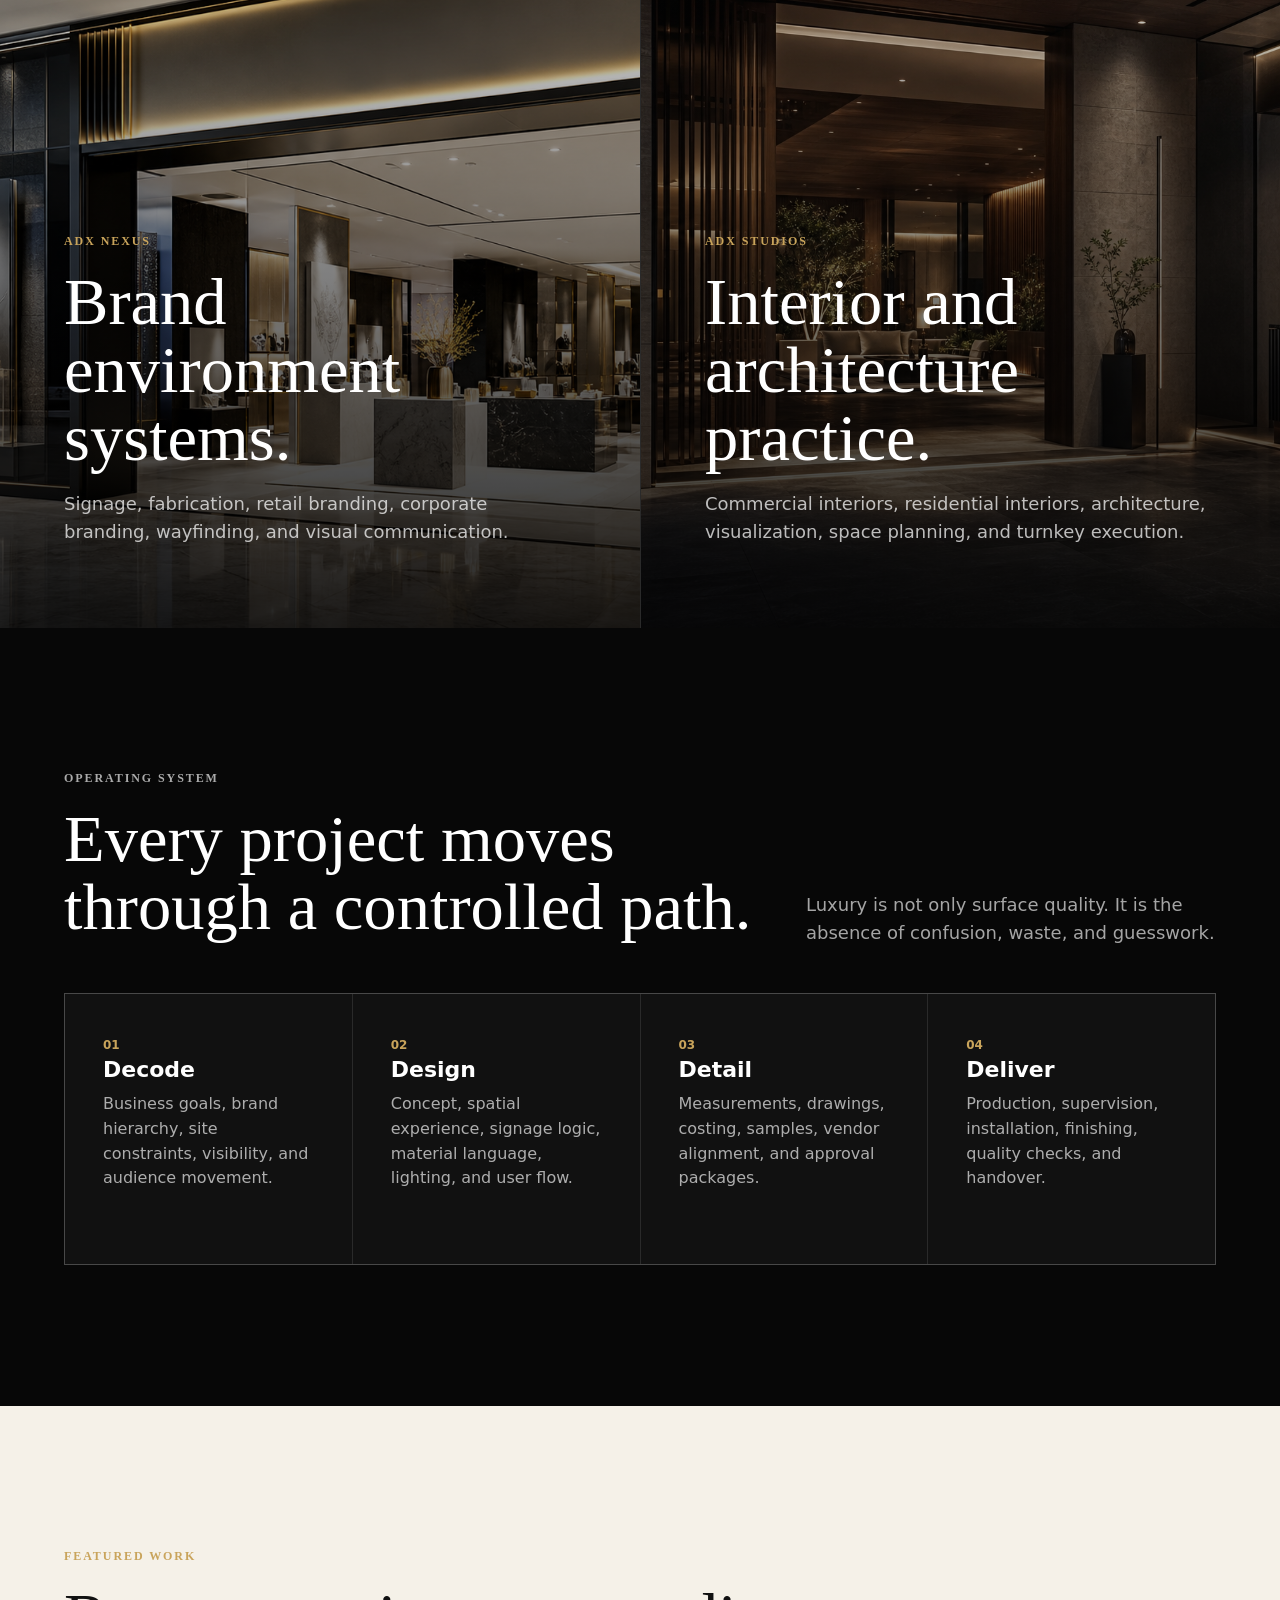
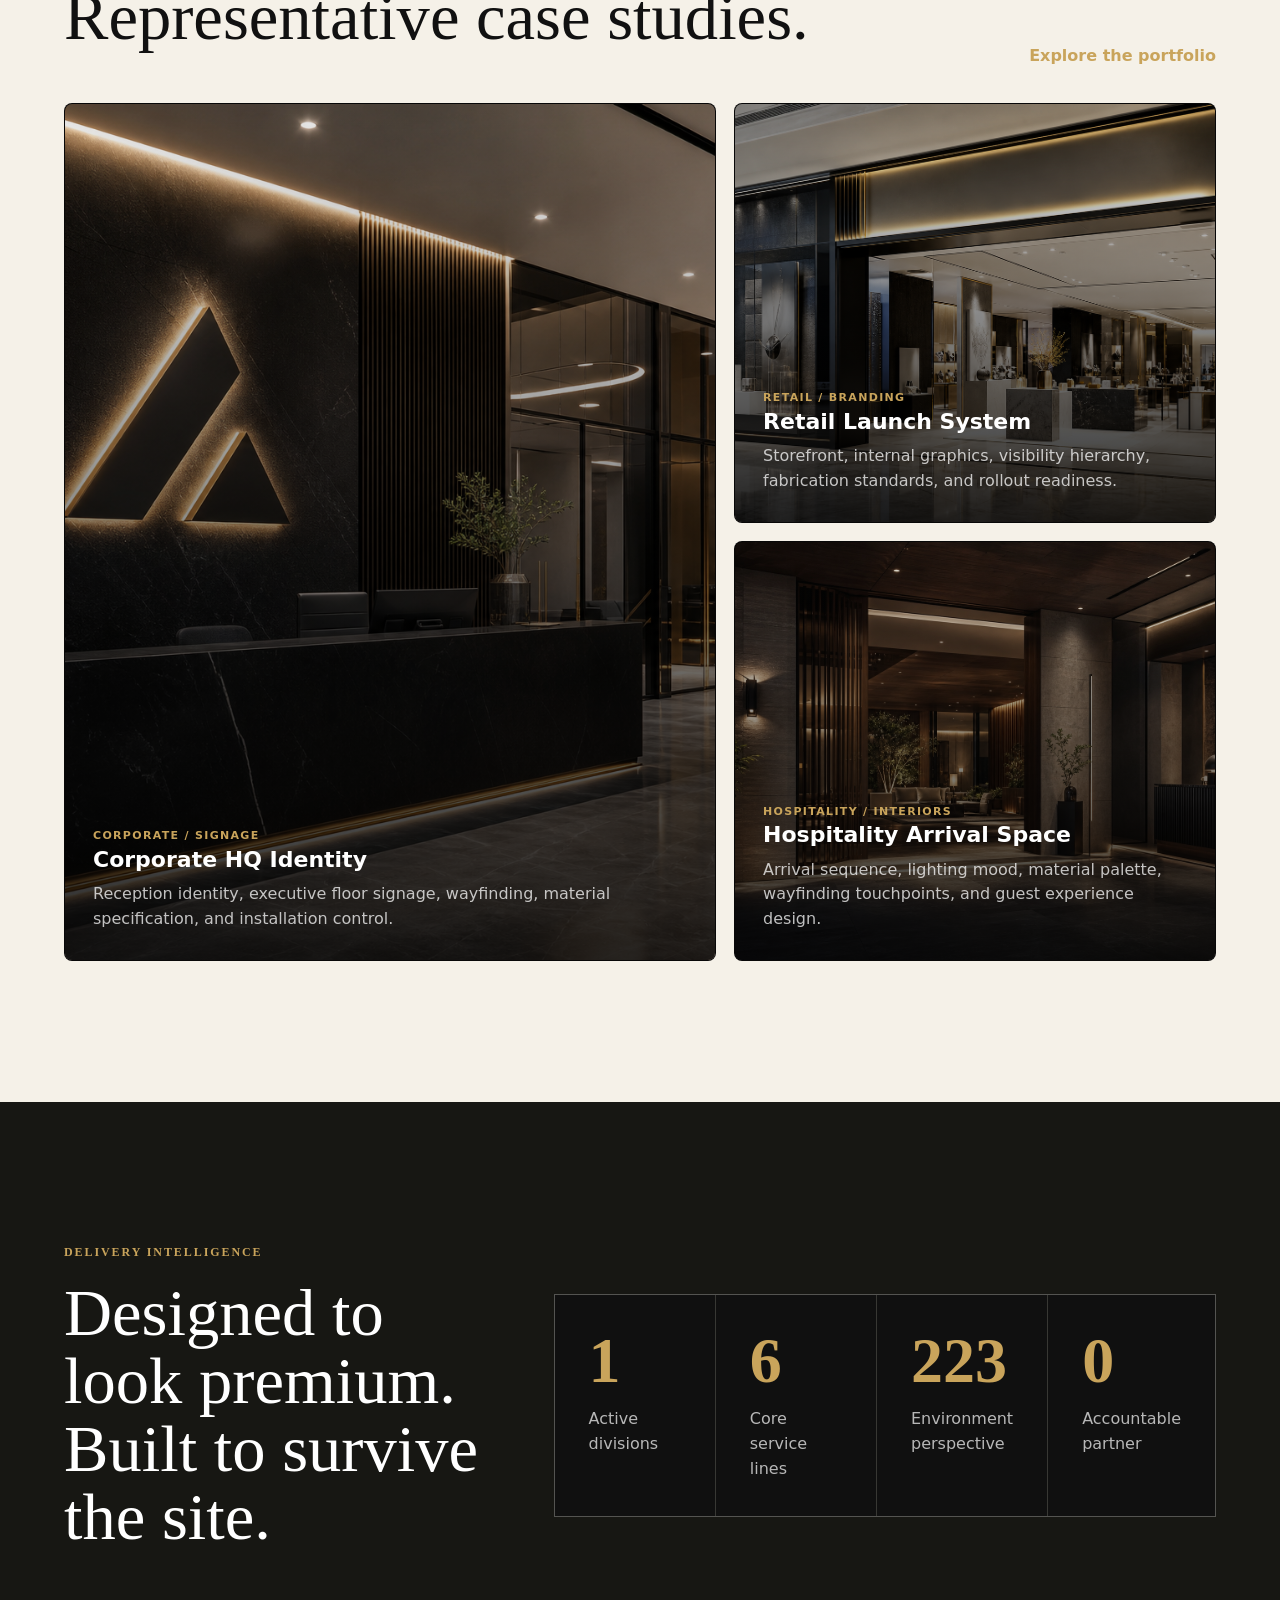
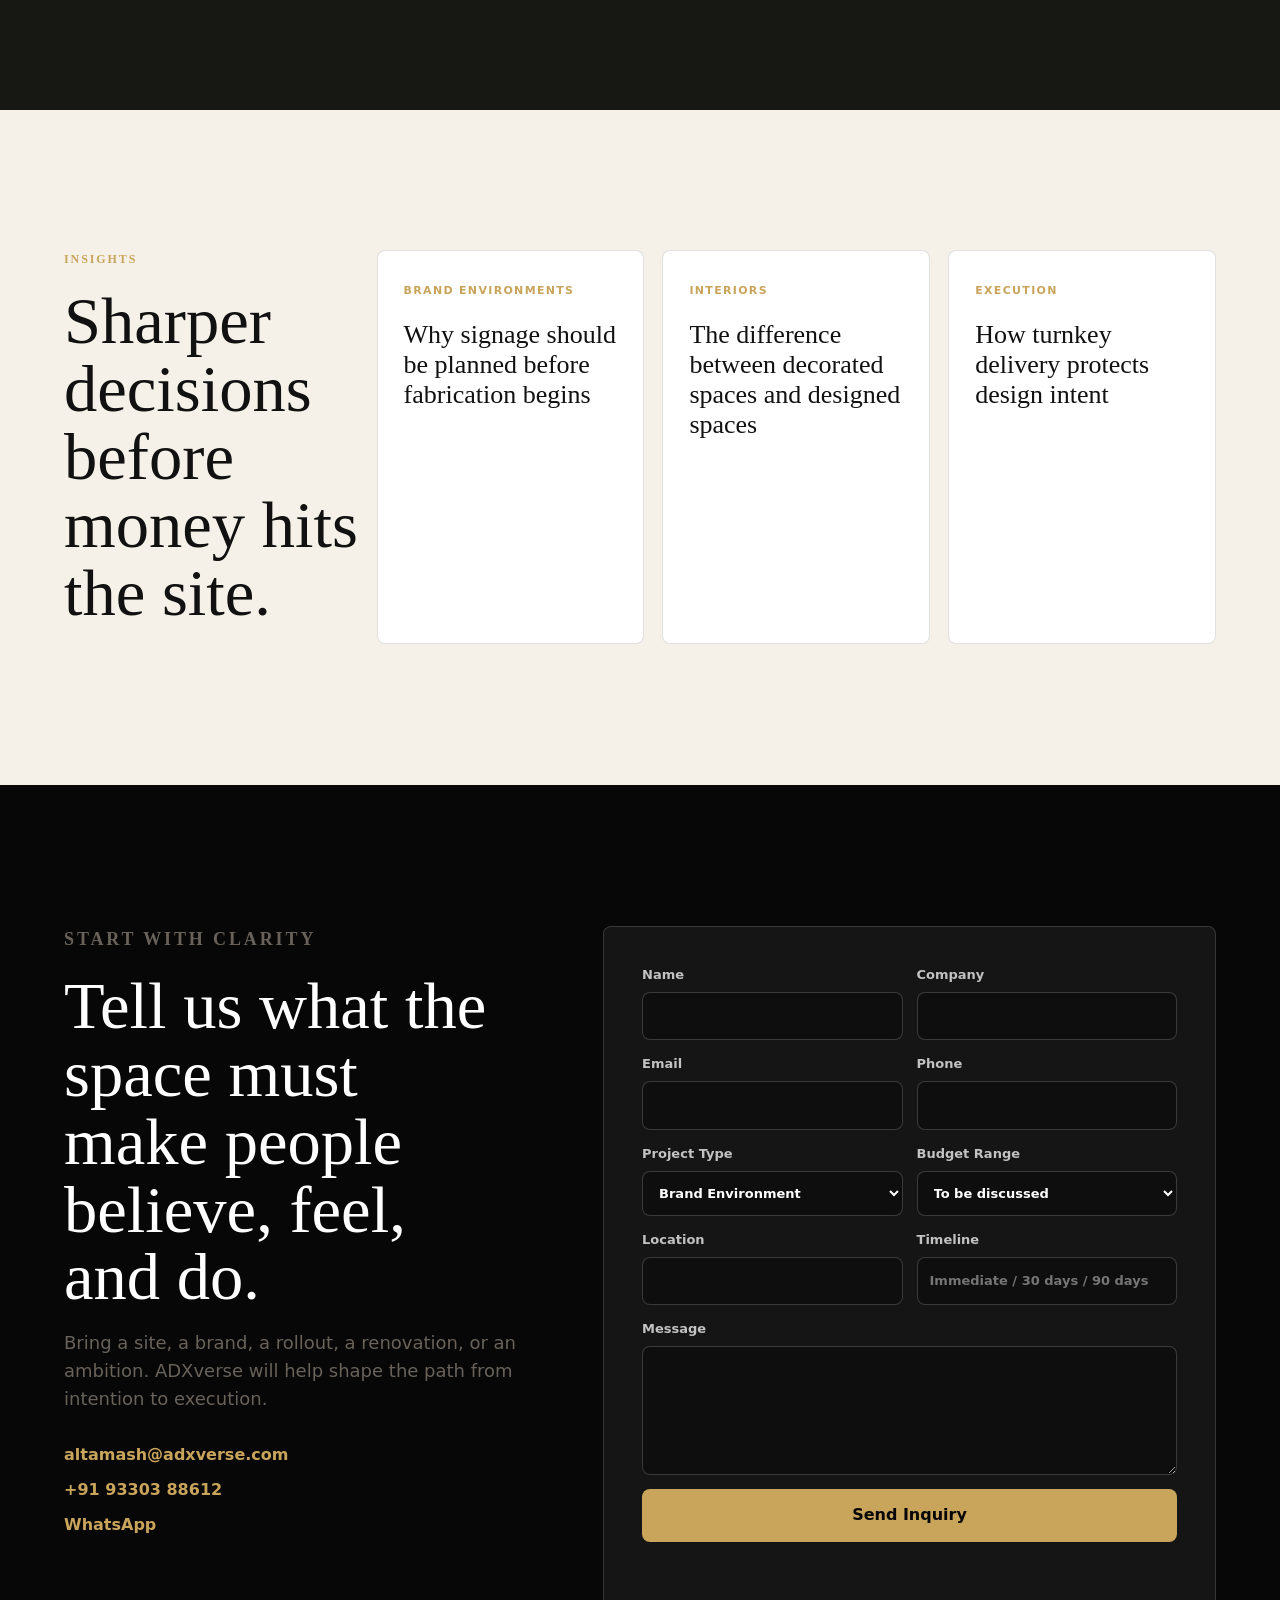
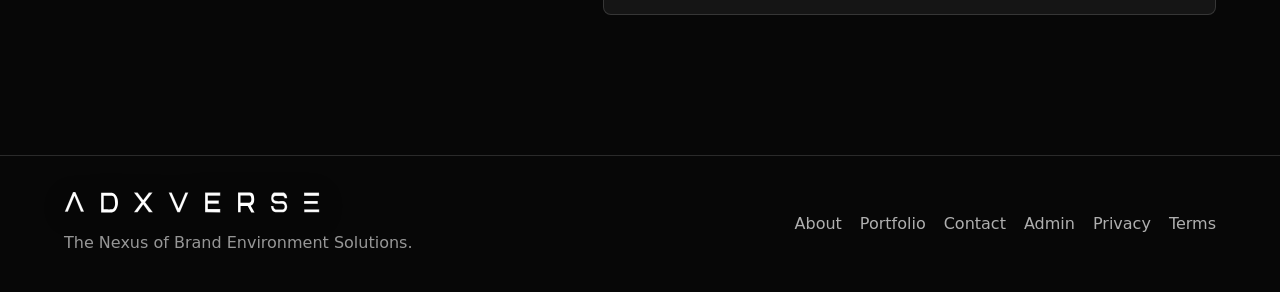
==== commit fcfbddb6: "Contact updated with 'origin/main'." ====
--- a/index.html
+++ b/index.html
@@ -201,9 +201,9 @@
           <h2>Tell us what the space must make people believe, feel, and do.</h2>
           <p>Bring a site, a brand, a rollout, a renovation, or an ambition. ADXverse will help shape the path from intention to execution.</p>
           <div class="contact-lines">
-            <a href="mailto:hello@adxverse.com">hello@adxverse.com</a>
-            <a href="tel:+910000000000">+91 00000 00000</a>
-            <a href="https://wa.me/910000000000">WhatsApp</a>
+            <a href="mailto:altamash@adxverse.com">altamash@adxverse.com</a>
+            <a href="tel:+919330388612">+91 93303 88612</a>
+            <a href="https://wa.me/919330388612">WhatsApp</a>
           </div>
         </div>
         <form class="inquiry-form" data-form>
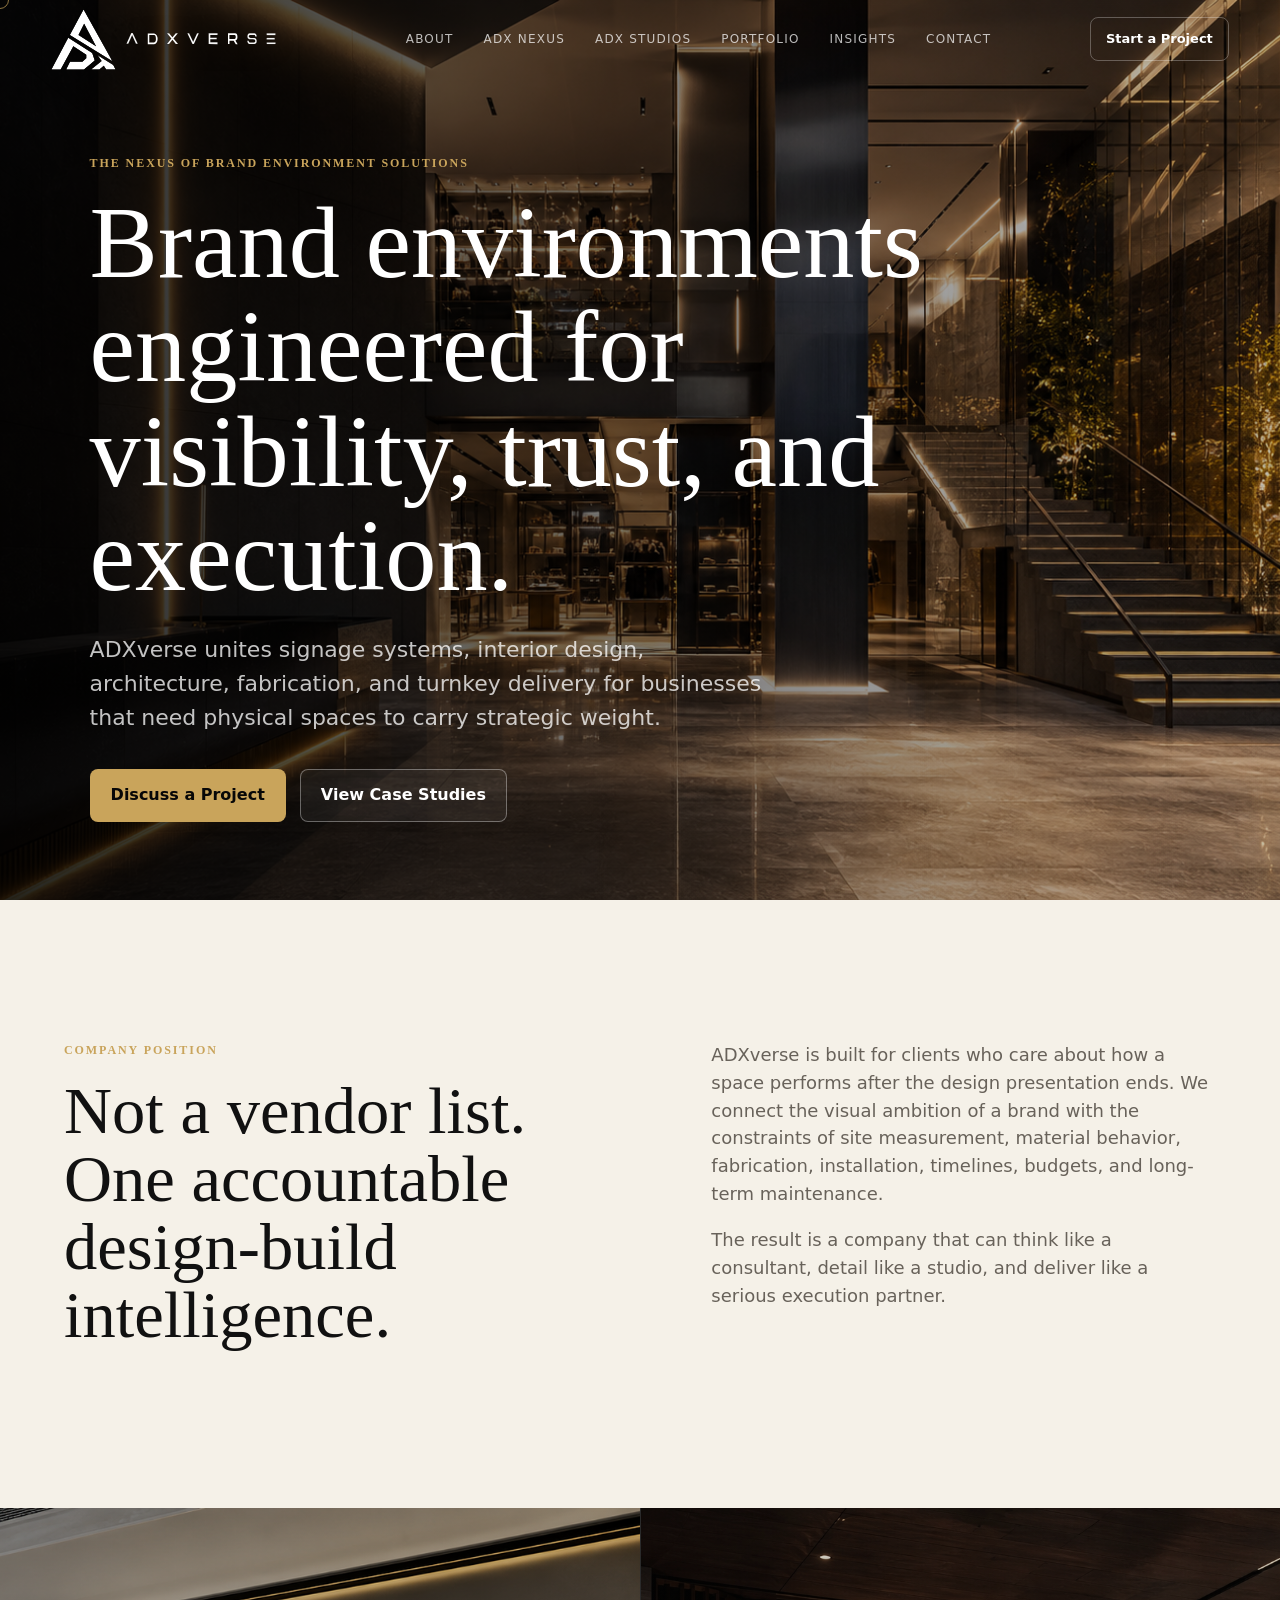
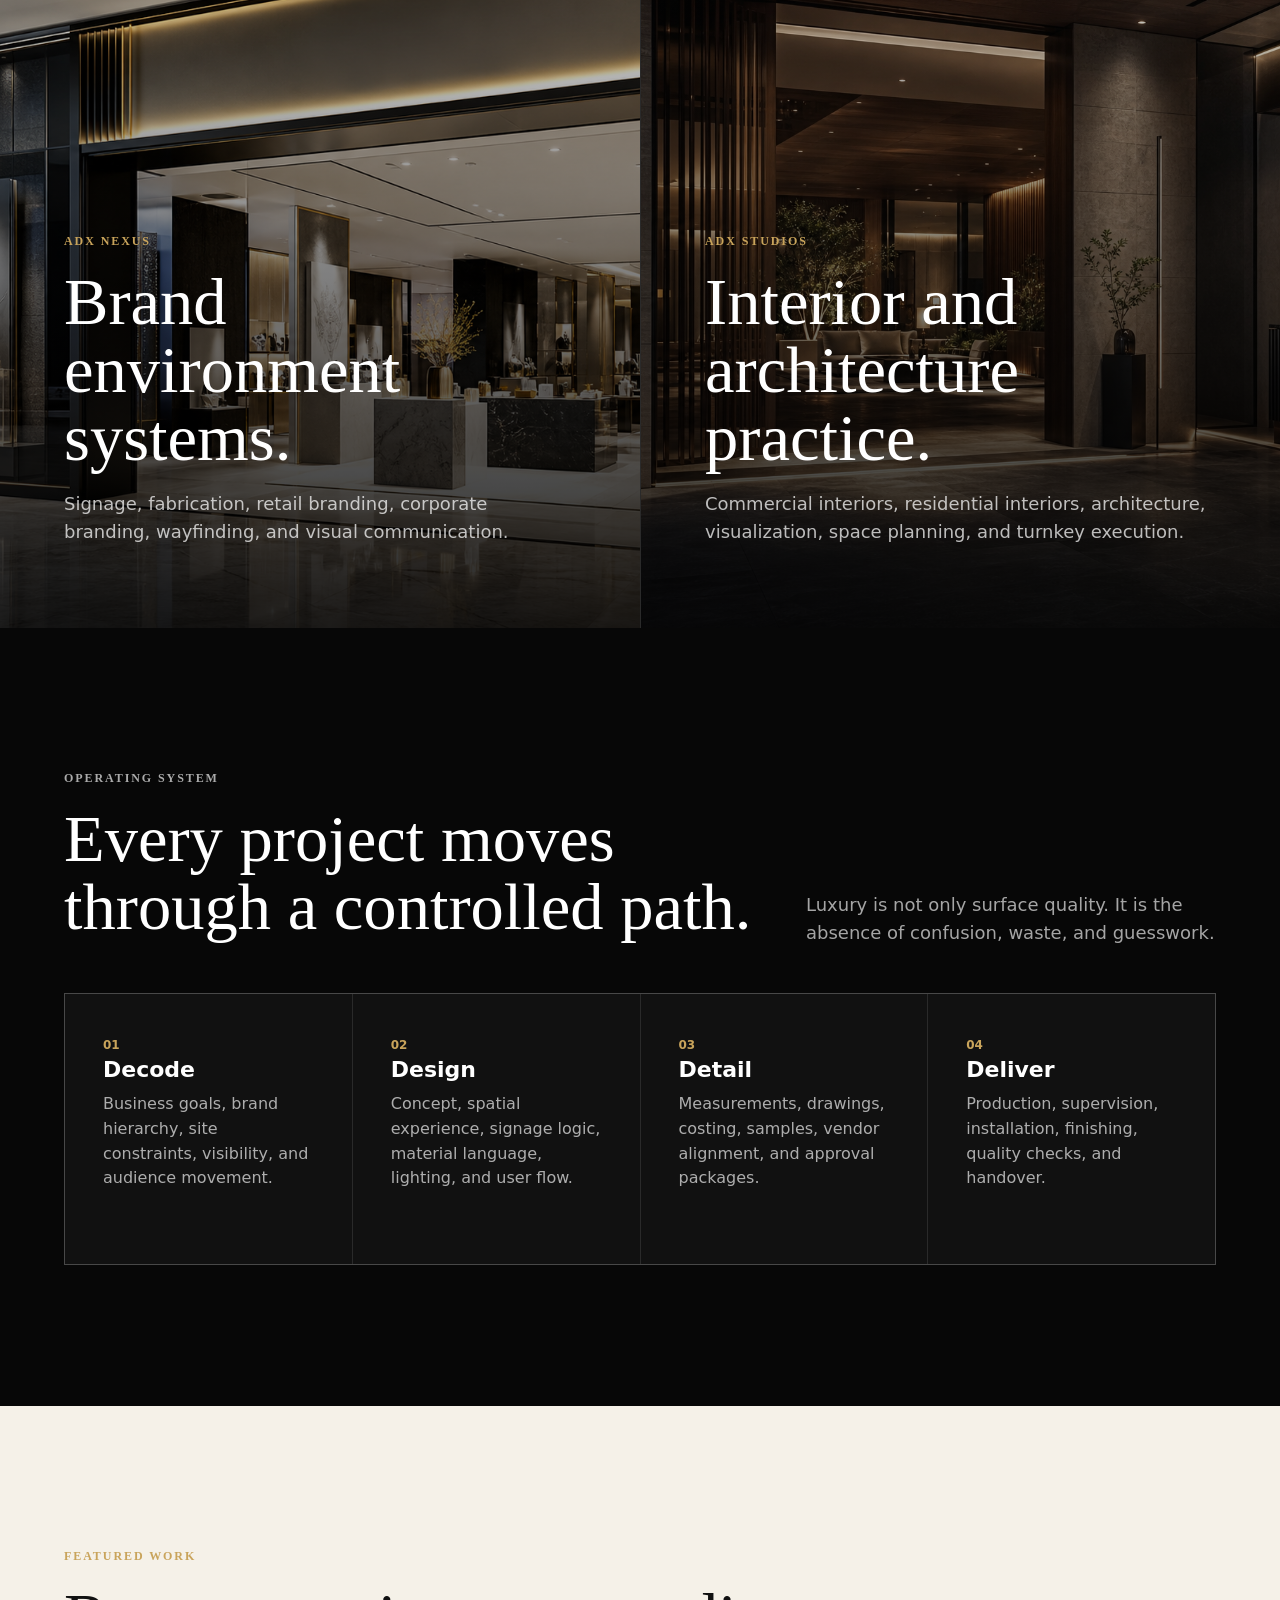
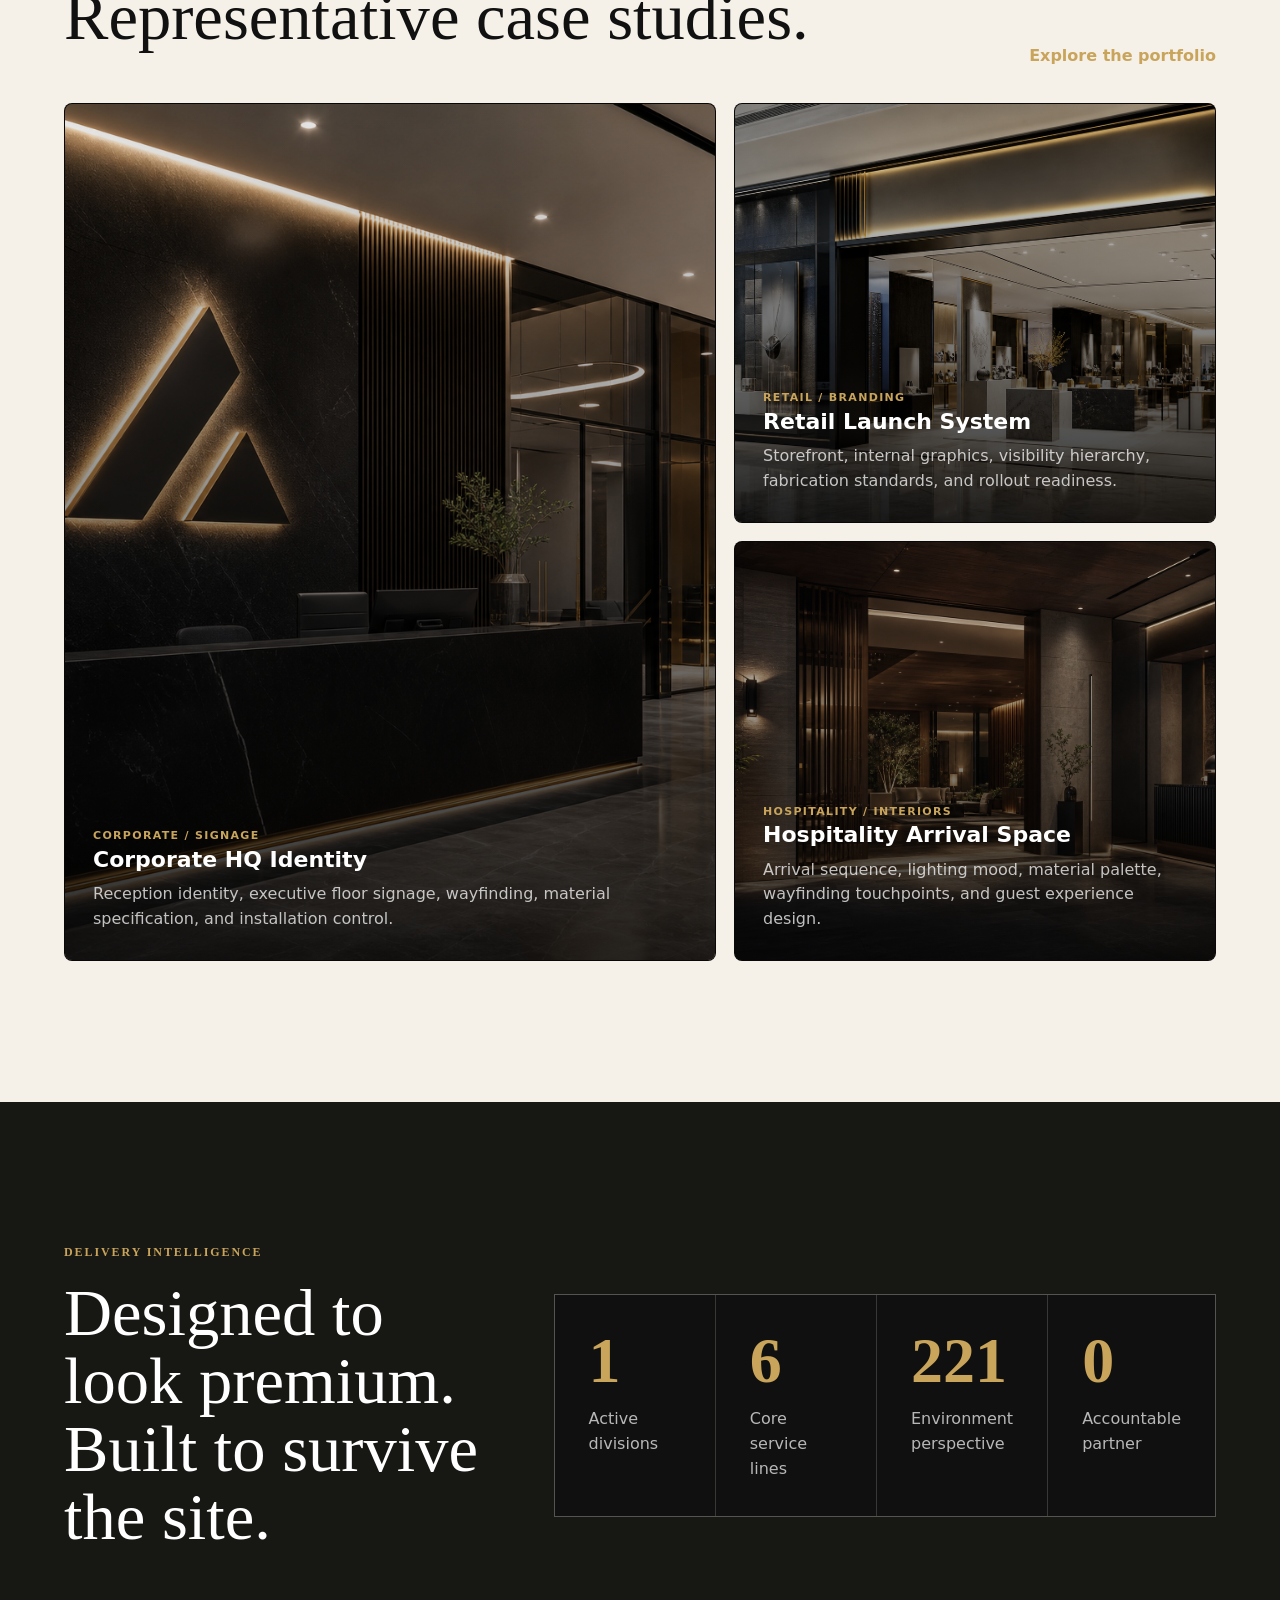
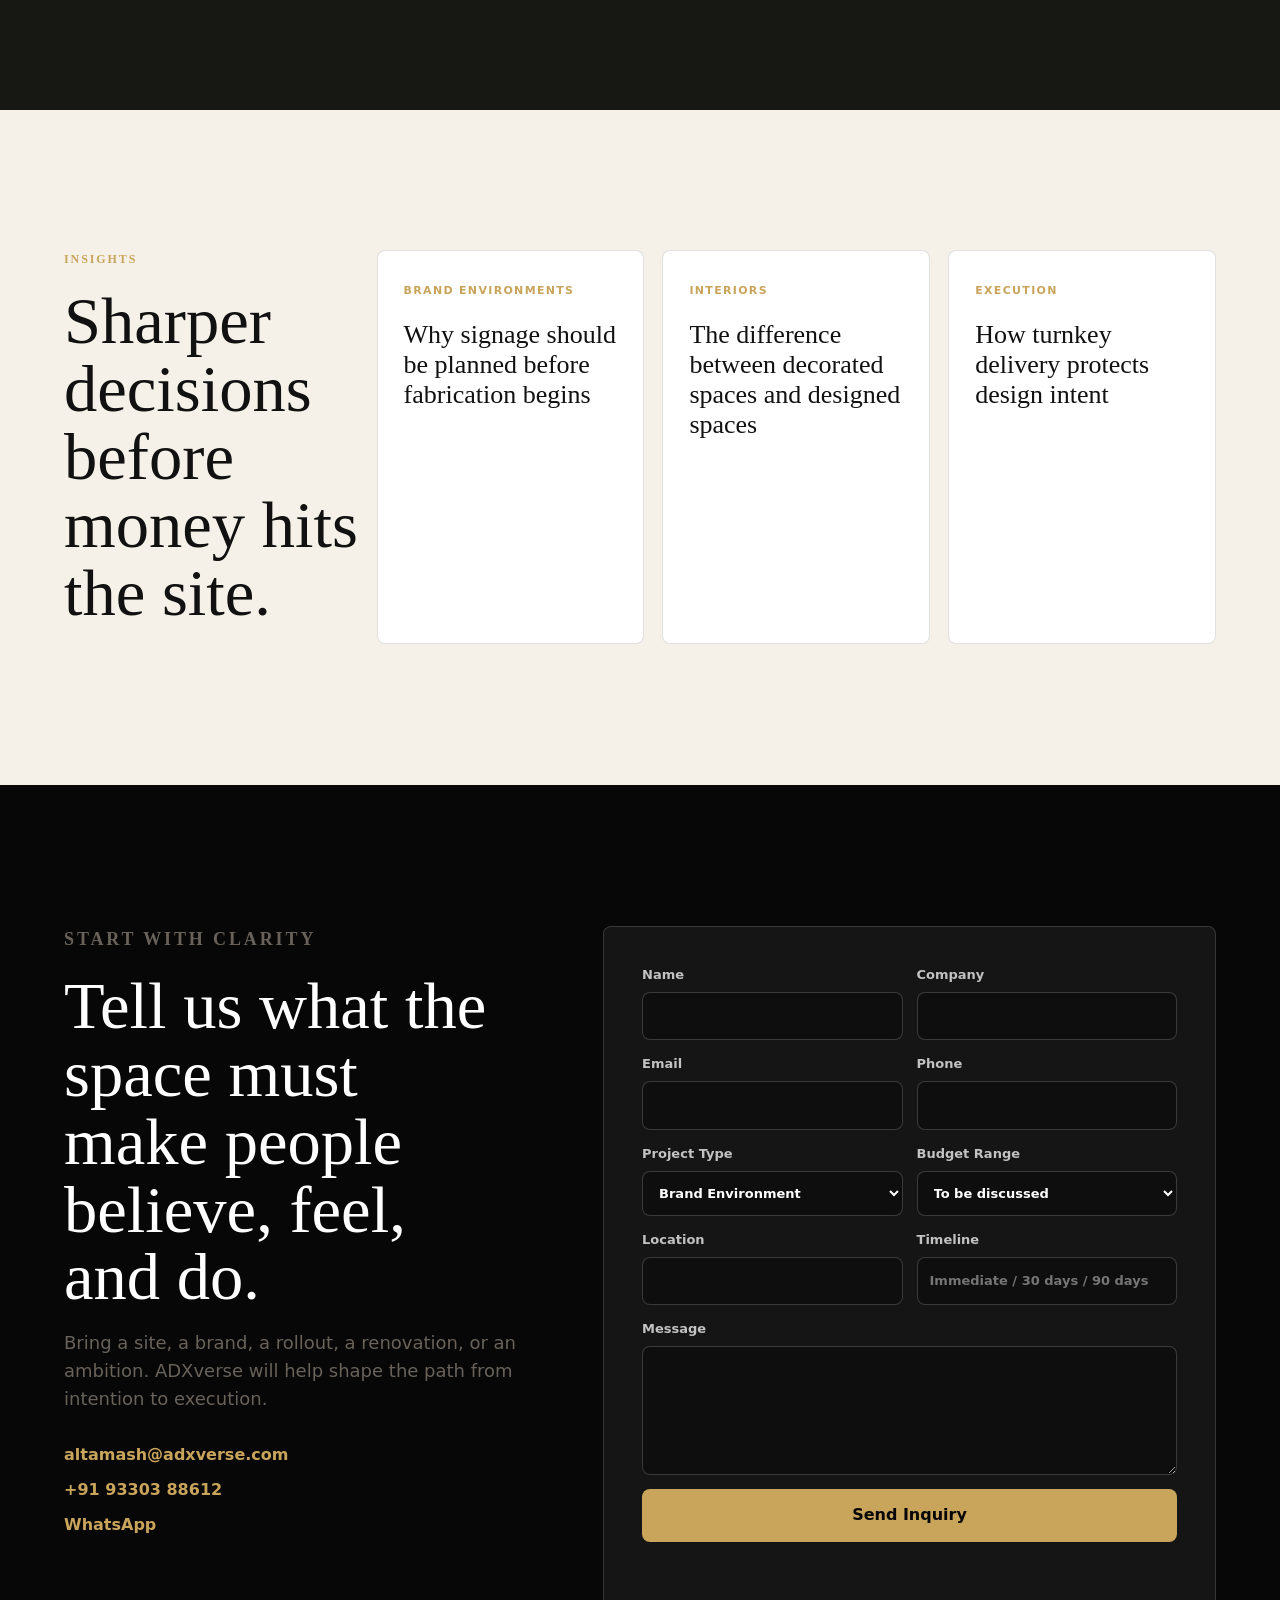
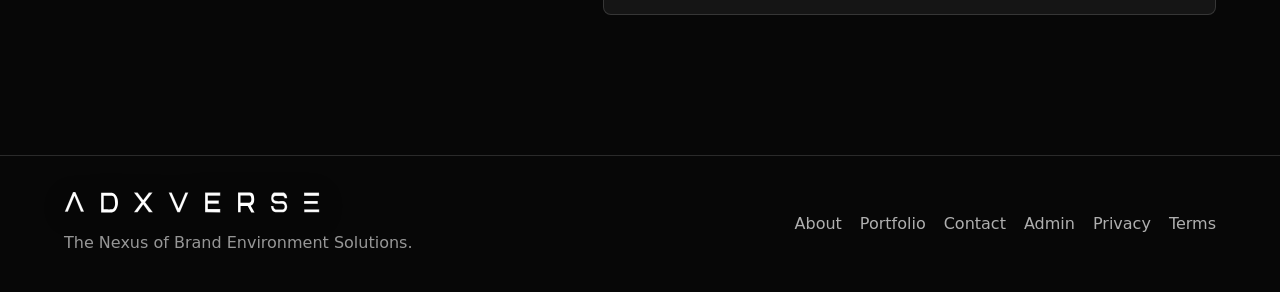
==== commit fc0f126f: "Favicon and meta tags update with minor content changes." ====
--- a/index.html
+++ b/index.html
@@ -3,39 +3,90 @@
 <head>
   <meta charset="utf-8">
   <meta name="viewport" content="width=device-width, initial-scale=1">
-  <title>ADXverse | Premium Brand Environment and Interior Design-Build Company</title>
-  <meta name="description" content="ADXverse creates brand environments, signage systems, retail branding, corporate identity spaces, interiors, architecture, fabrication, and turnkey execution.">
+
+  <title>ADXverse | Brand Environment Solutions, Signage, Interior Design & Architecture</title>
+  <meta name="description" content="ADXverse delivers premium brand environment solutions including signage systems, retail branding, fabrication, interior design, architecture, and turnkey execution across India.">
+  <meta name="robots" content="index, follow, max-image-preview:large, max-snippet:-1, max-video-preview:-1">
   <meta name="theme-color" content="#070707">
-  <meta property="og:title" content="ADXverse">
-  <meta property="og:description" content="The Nexus of Brand Environment Solutions.">
-  <meta property="og:image" content="assets/adxverse-hero.png">
+  <meta name="author" content="ADXverse">
+  <meta name="application-name" content="ADXverse">
+  <meta name="format-detection" content="telephone=no">
+
+  <link rel="canonical" href="https://adxverse.com/">
+  <link rel="icon" type="image/svg+xml" href="assets/adxverse-logo.svg">
+  <link rel="apple-touch-icon" href="assets/adxverse-logo.svg">
   <link rel="preload" href="assets/adxverse-hero.png" as="image">
   <link rel="stylesheet" href="styles.css">
-  <link rel="icon" href="assets/adxverse-mark.svg" type="image/svg+xml">
+
+  <meta property="og:type" content="website">
+  <meta property="og:site_name" content="ADXverse">
+  <meta property="og:title" content="ADXverse | The Nexus of Brand Environment Solutions">
+  <meta property="og:description" content="Premium signage, fabrication, interior design, architecture, and turnkey execution for commercial, retail, hospitality, and corporate spaces across India.">
+  <meta property="og:url" content="https://adxverse.com/">
+  <meta property="og:image" content="https://adxverse.com/assets/adxverse-hero.png">
+  <meta property="og:image:width" content="1200">
+  <meta property="og:image:height" content="630">
+  <meta property="og:locale" content="en_IN">
+
+  <meta name="twitter:card" content="summary_large_image">
+  <meta name="twitter:title" content="ADXverse | The Nexus of Brand Environment Solutions">
+  <meta name="twitter:description" content="Premium brand environments, signage systems, fabrication, interior design, architecture, and turnkey execution.">
+  <meta name="twitter:image" content="https://adxverse.com/assets/adxverse-hero.png">
+
+  <meta name="geo.region" content="IN-WB">
+  <meta name="geo.placename" content="Kolkata">
+  <meta name="geo.position" content="22.5726;88.3639">
+  <meta name="ICBM" content="22.5726,88.3639">
+  <meta name="language" content="English">
+
   <script type="application/ld+json">
-    {
-      "@context": "https://schema.org",
-      "@type": "Organization",
-      "name": "ADXverse",
-      "slogan": "The Nexus of Brand Environment Solutions",
-      "url": "https://www.adxverse.com",
-      "description": "Premium brand environment, signage, interior design, architecture, fabrication, and turnkey execution company.",
-      "areaServed": "India",
-      "sameAs": [],
-      "department": [
-        {
-          "@type": "Organization",
-          "name": "ADX Nexus",
-          "description": "Brand environment solutions, signage systems, retail branding, corporate branding, wayfinding, visual communication, and fabrication."
-        },
-        {
-          "@type": "Organization",
-          "name": "ADX Studios",
-          "description": "Interior design, architecture, commercial interiors, residential interiors, space planning, visualization, and turnkey execution."
+  {
+    "@context": "https://schema.org",
+    "@graph": [
+      {
+        "@type": "Organization",
+        "@id": "https://adxverse.com/#organization",
+        "name": "ADXverse",
+        "url": "https://adxverse.com/",
+        "logo": "https://adxverse.com/assets/adxverse-logo.svg",
+        "description": "ADXverse is a premium brand environment solutions company specializing in signage, fabrication, retail branding, interior design, architecture, and turnkey execution.",
+        "slogan": "The Nexus of Brand Environment Solutions",
+        "areaServed": "India",
+        "department": [
+          { "@type": "Organization", "name": "ADX Nexus" },
+          { "@type": "Organization", "name": "ADX Studios" }
+        ]
+      },
+      {
+        "@type": "LocalBusiness",
+        "@id": "https://adxverse.com/#localbusiness",
+        "name": "ADXverse",
+        "url": "https://adxverse.com/",
+        "image": "https://adxverse.com/assets/adxverse-hero.png",
+        "priceRange": "₹₹₹",
+        "areaServed": "India",
+        "address": {
+          "@type": "PostalAddress",
+          "addressLocality": "Kolkata",
+          "addressRegion": "West Bengal",
+          "addressCountry": "IN"
         }
-      ]
-    }
+      },
+      {
+        "@type": "WebSite",
+        "@id": "https://adxverse.com/#website",
+        "url": "https://adxverse.com/",
+        "name": "ADXverse",
+        "potentialAction": {
+          "@type": "SearchAction",
+          "target": "https://adxverse.com/search?q={search_term_string}",
+          "query-input": "required name=search_term_string"
+        }
+      }
+    ]
+  }
   </script>
+  <link rel="icon" type="image/svg+xml" href="assets/adxverse-logo.svg">
 </head>
 <body class="theme-dark">
   <div class="loader" data-loader aria-hidden="true">
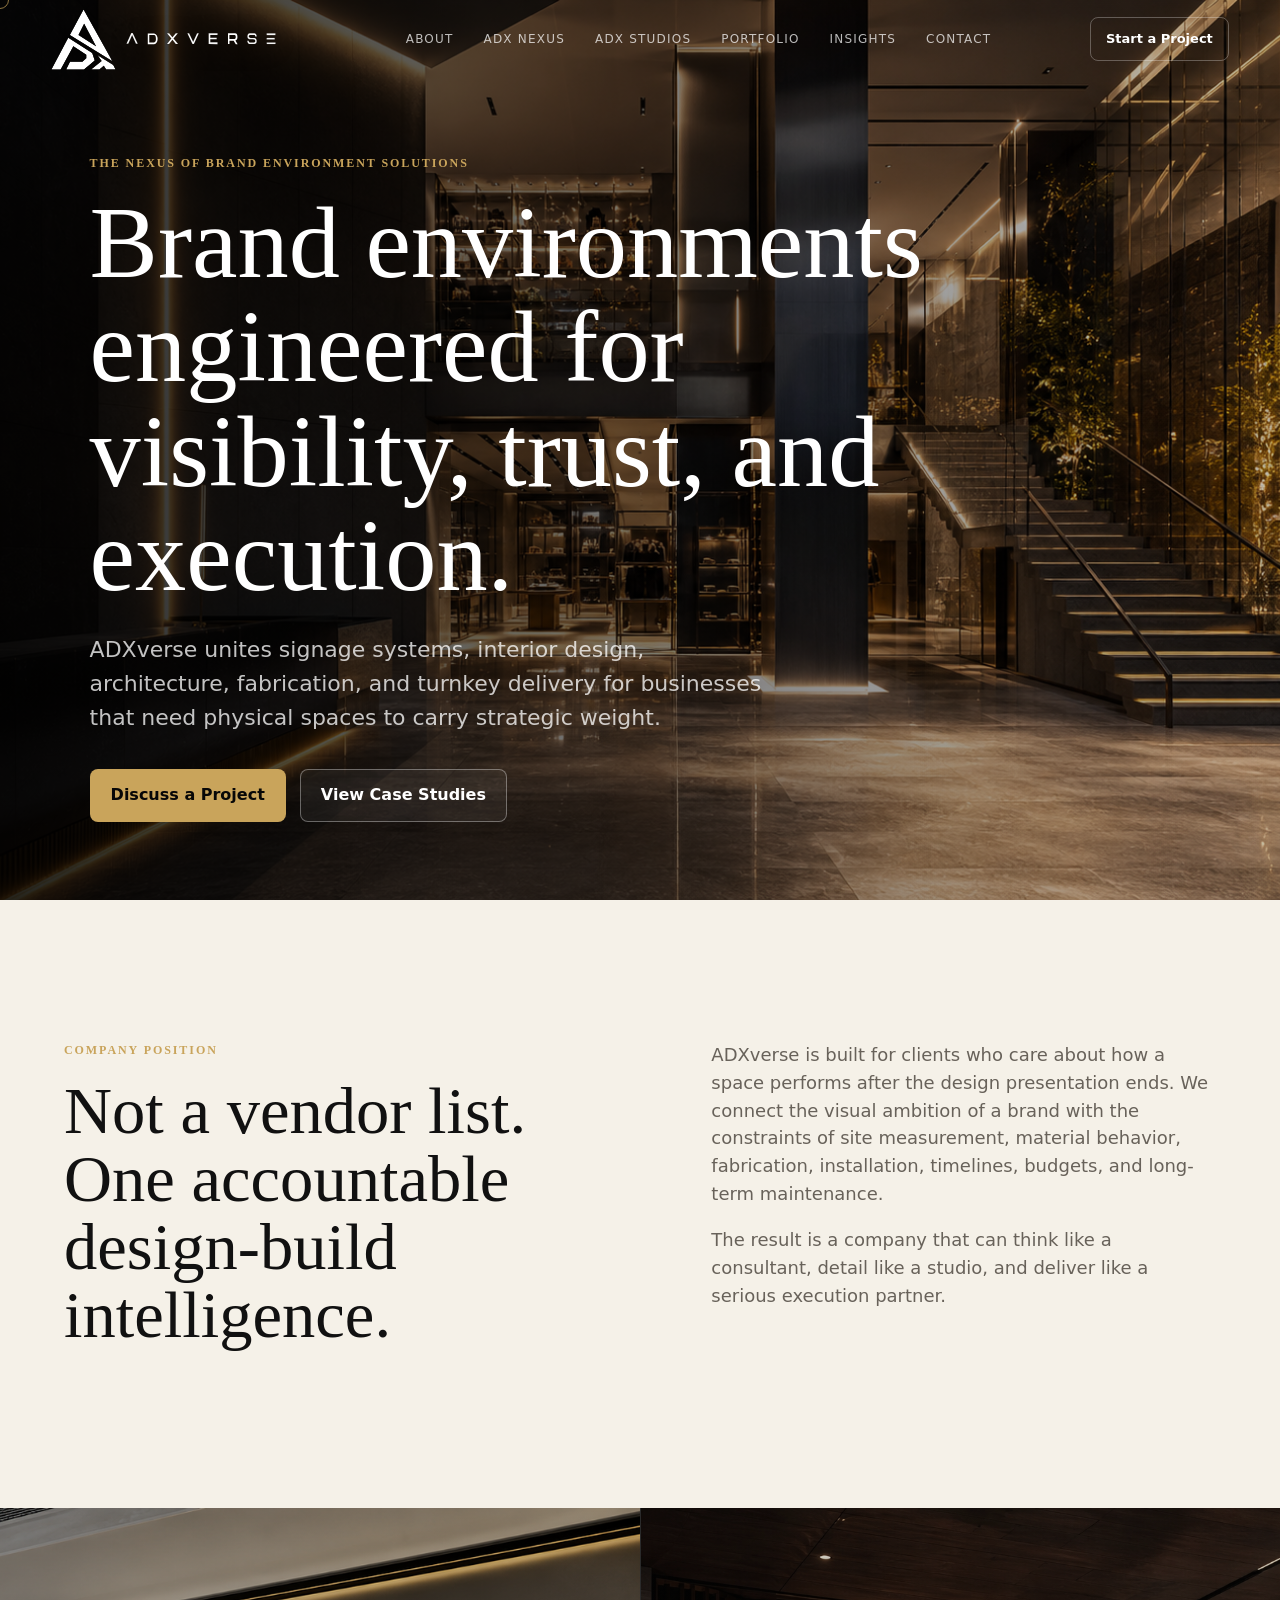
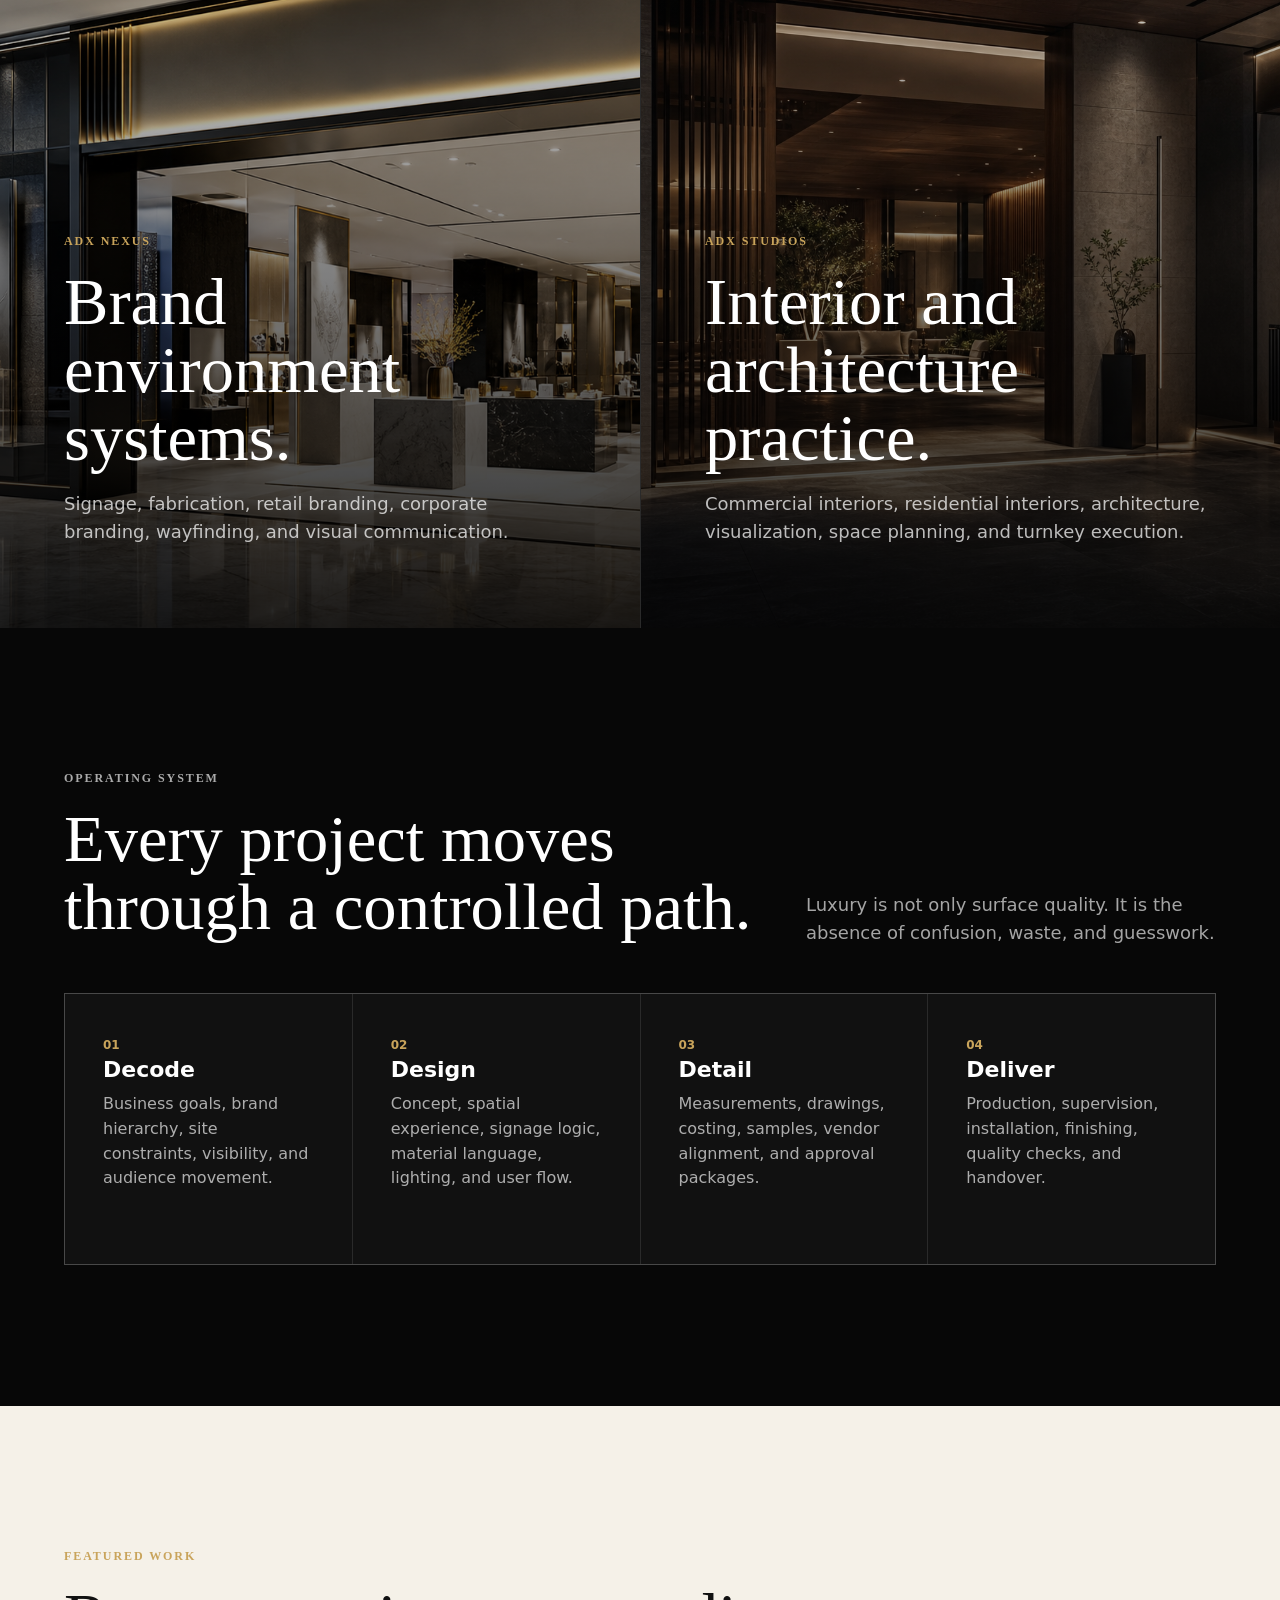
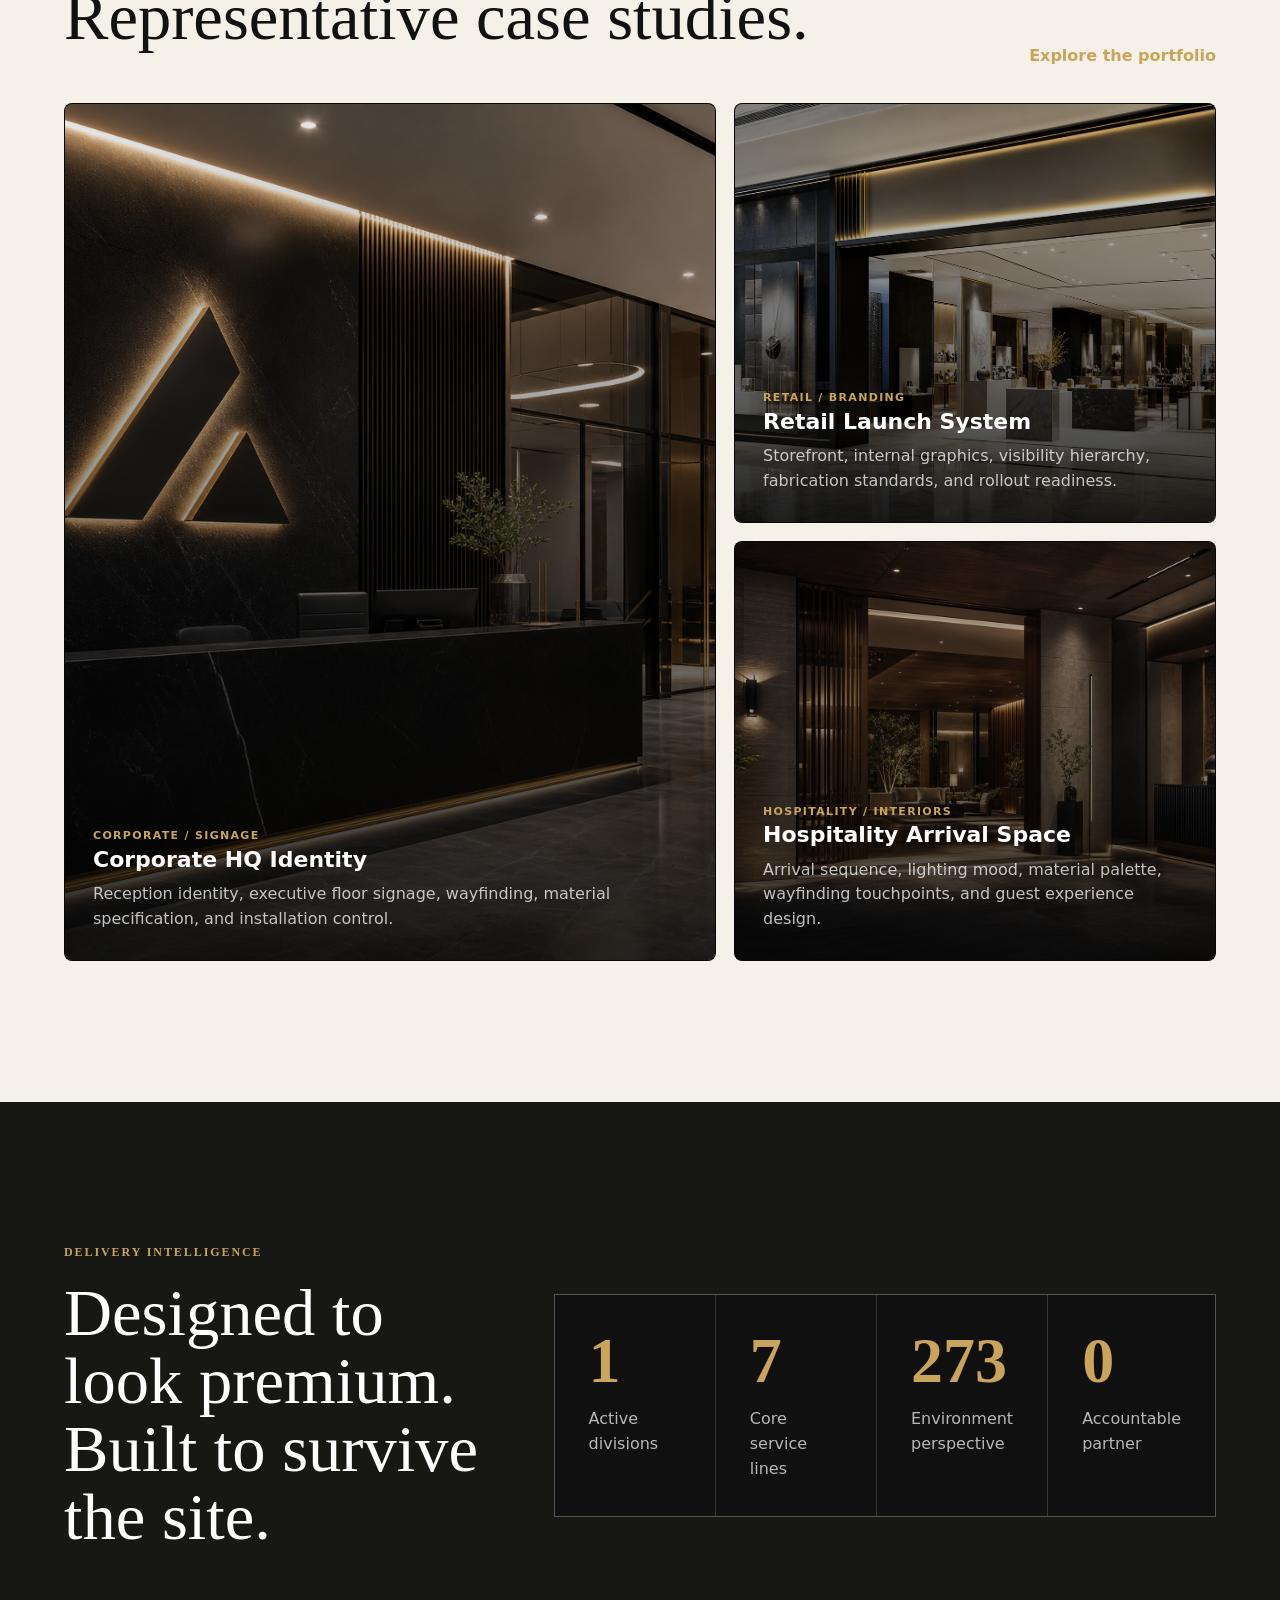
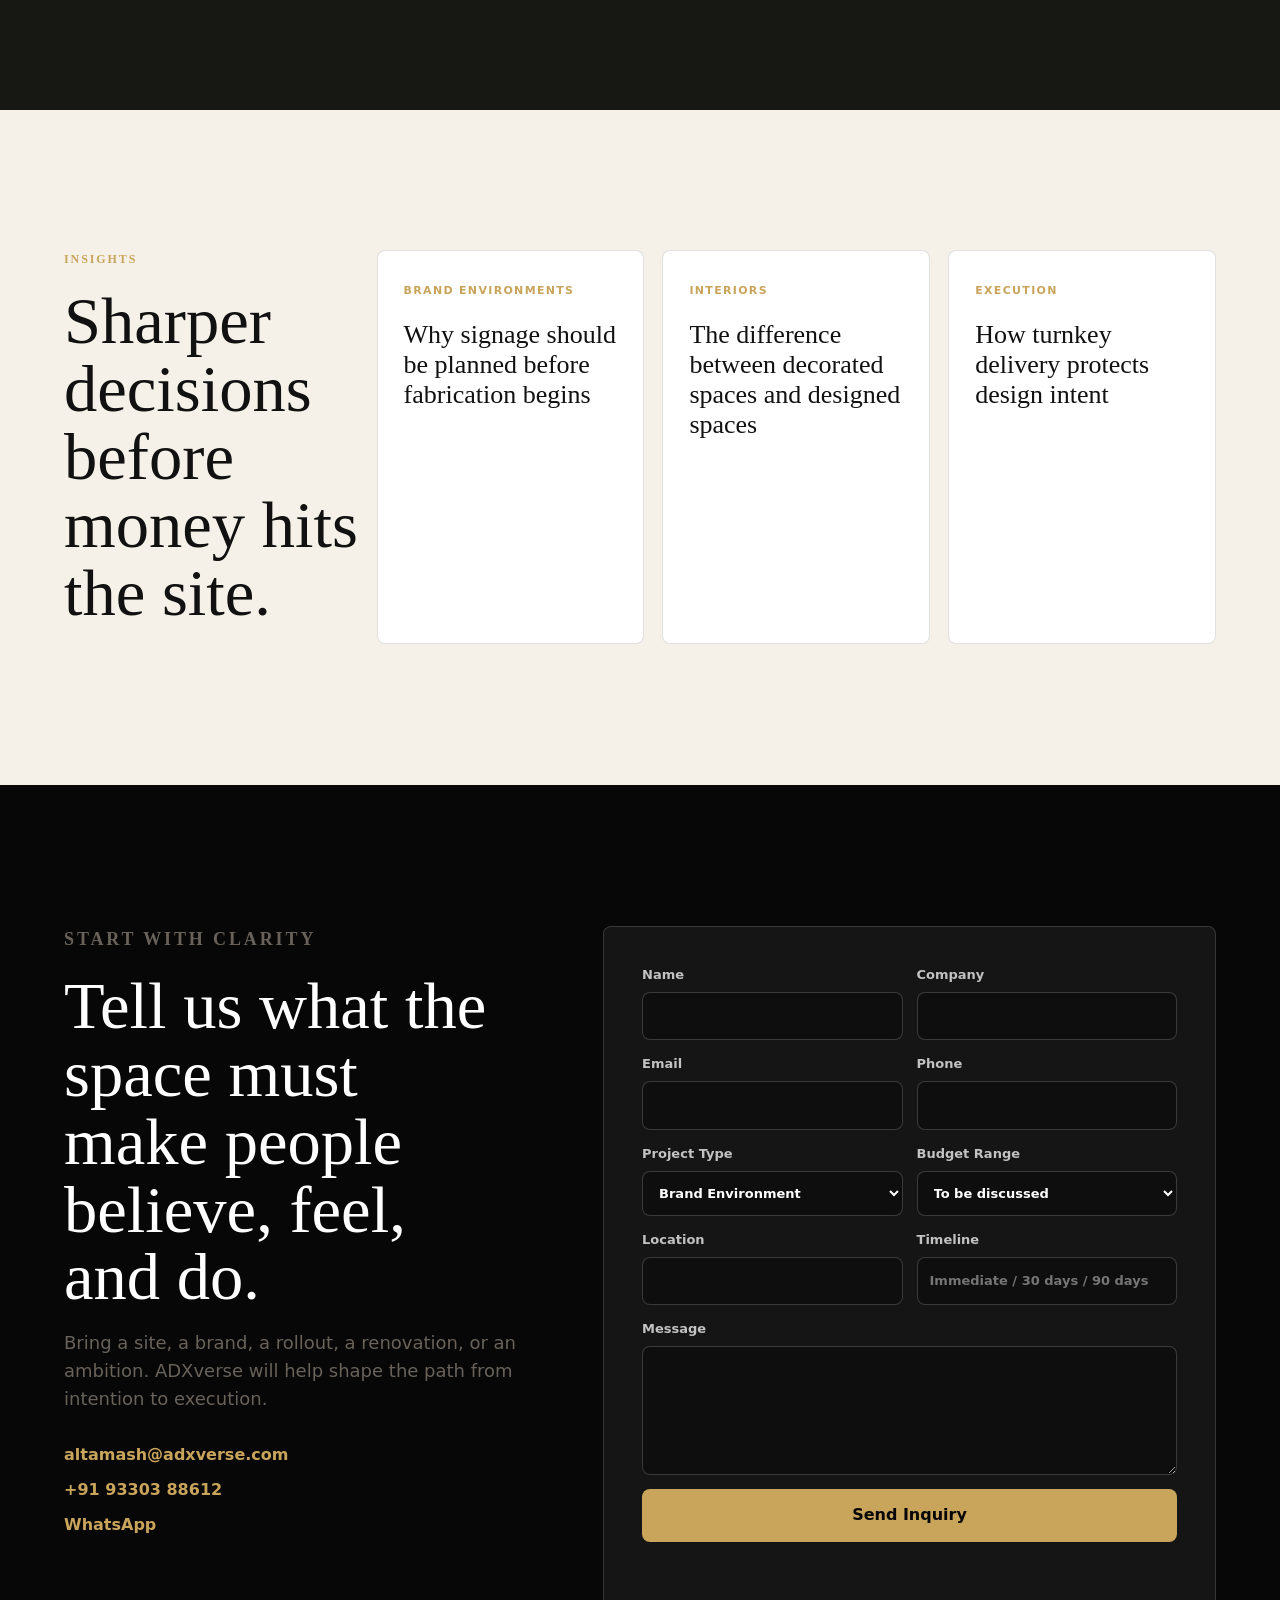
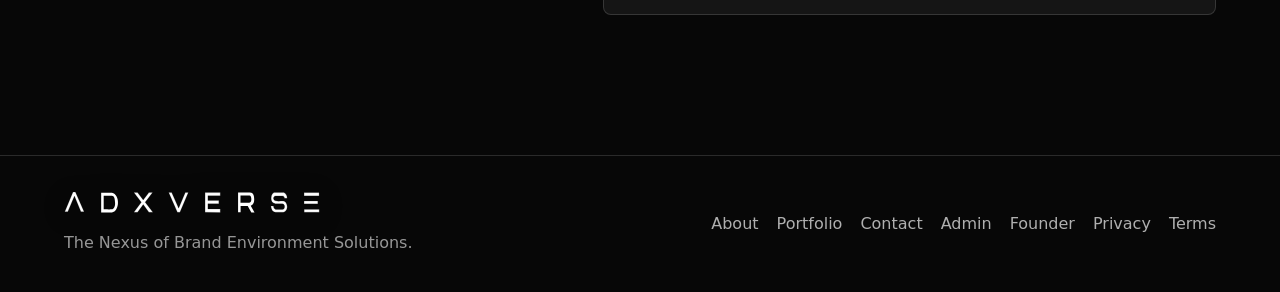
==== commit 42033e5a: "Updated Link to ADXverse and added social media links for Twitter and YouTube in the founder's perso" ====
--- a/index.html
+++ b/index.html
@@ -284,6 +284,7 @@
       <a href="portfolio.html">Portfolio</a>
       <a href="contact.html">Contact</a>
       <a href="admin.html">Admin</a>
+      <a href="founder/personal/index.html">Founder</a>
       <a href="privacy.html">Privacy</a>
       <a href="terms.html">Terms</a>
     </nav>
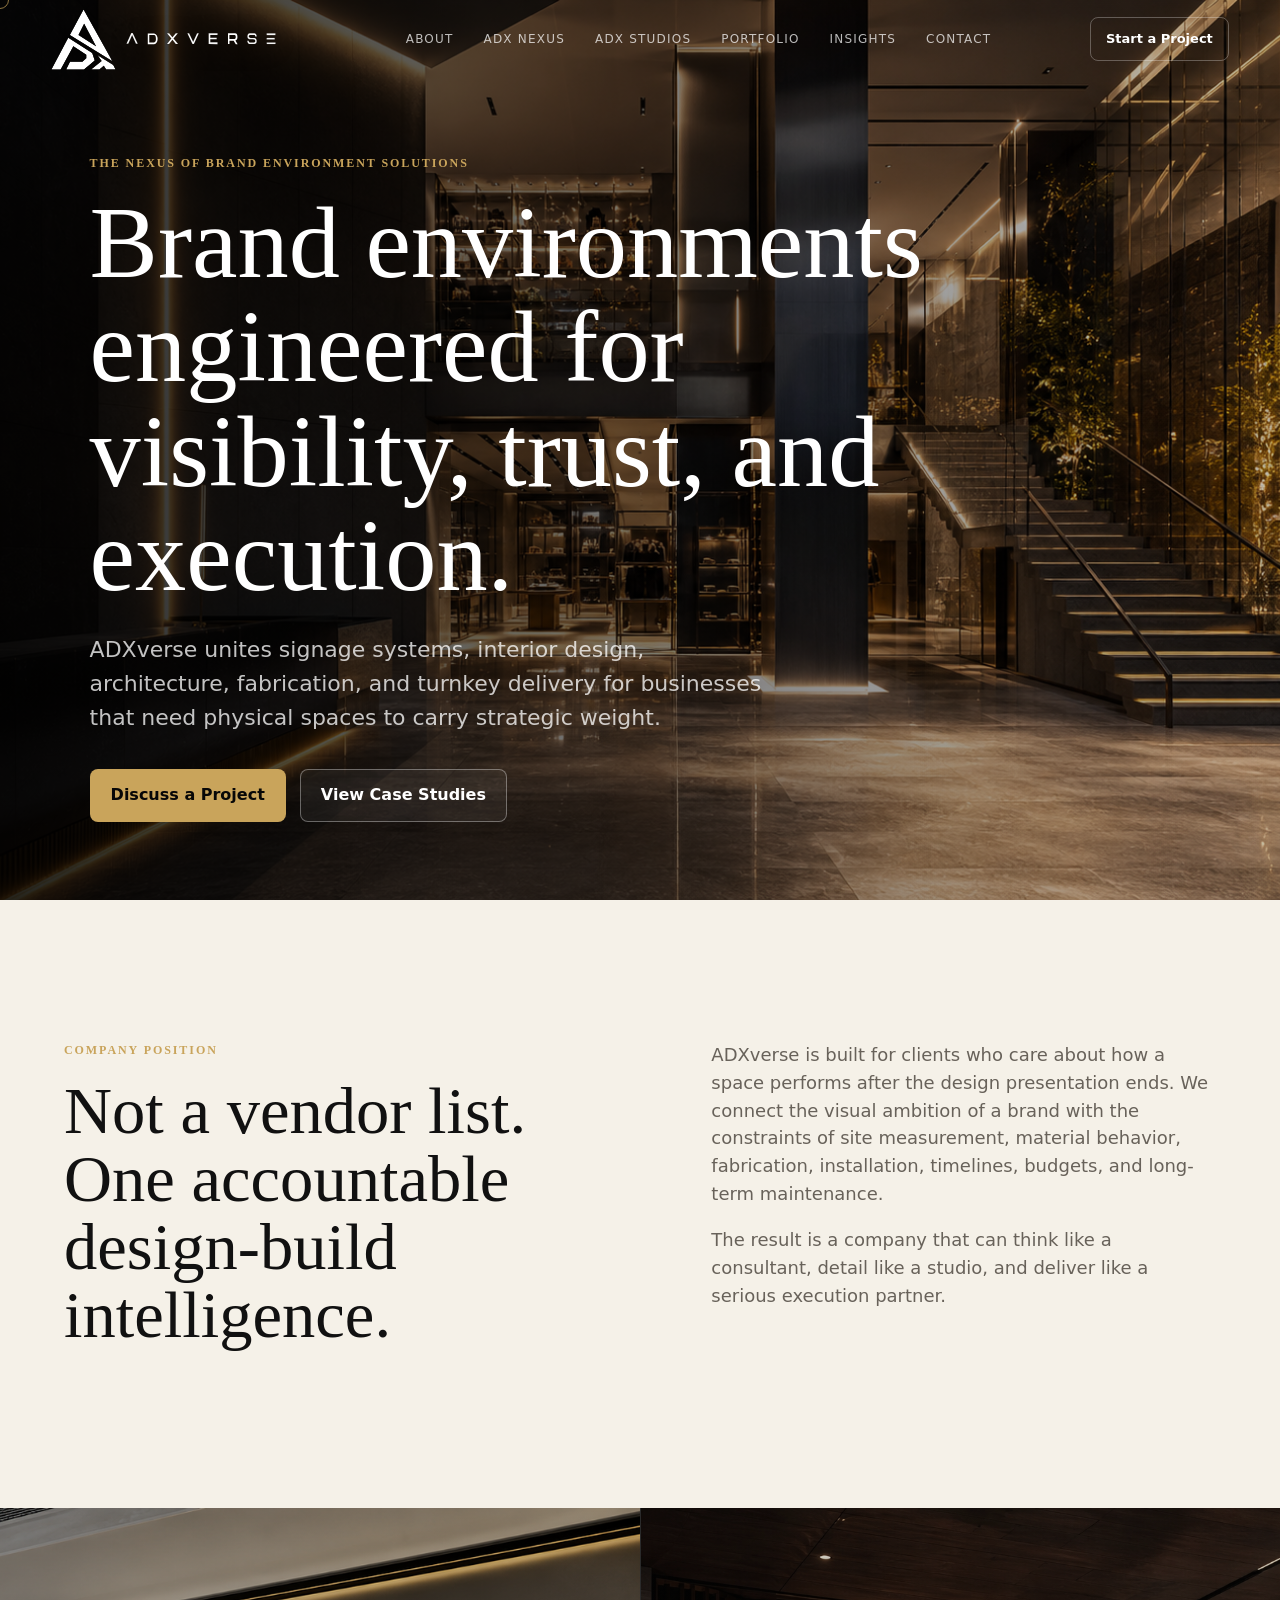
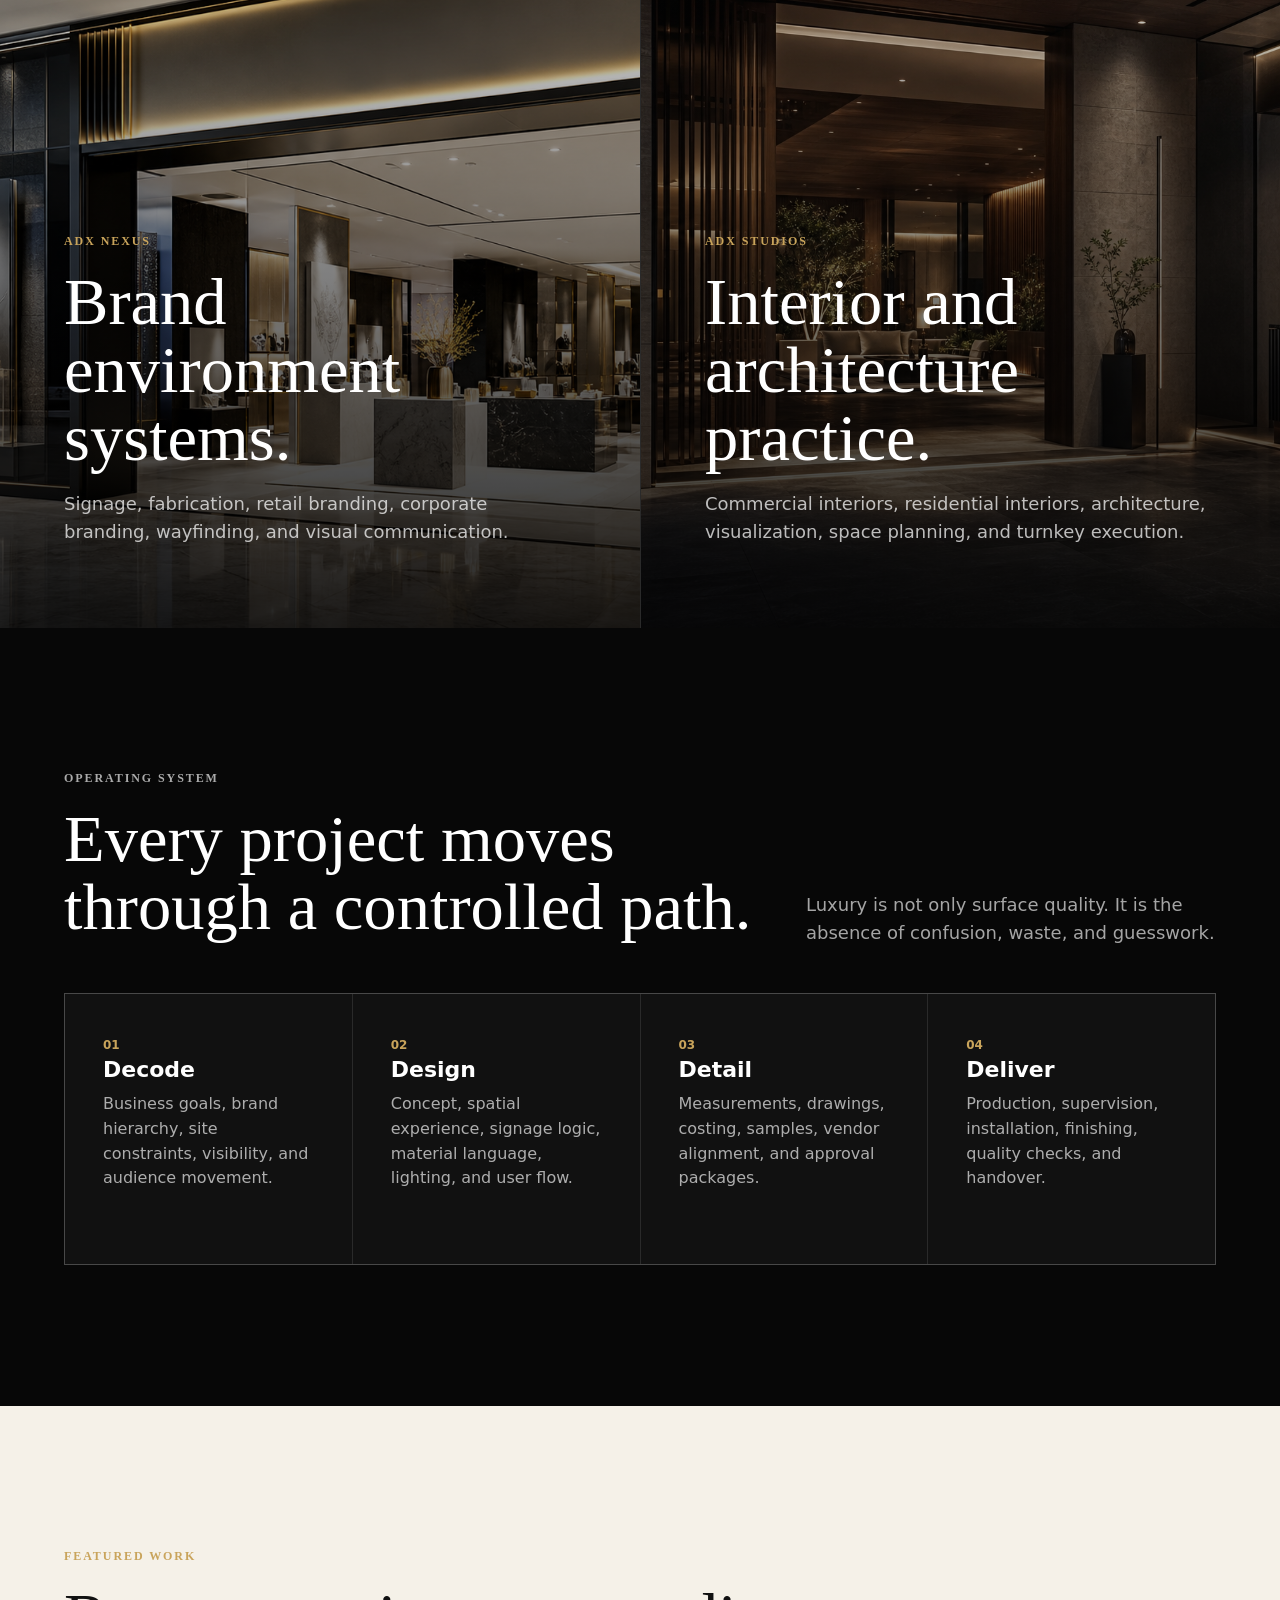
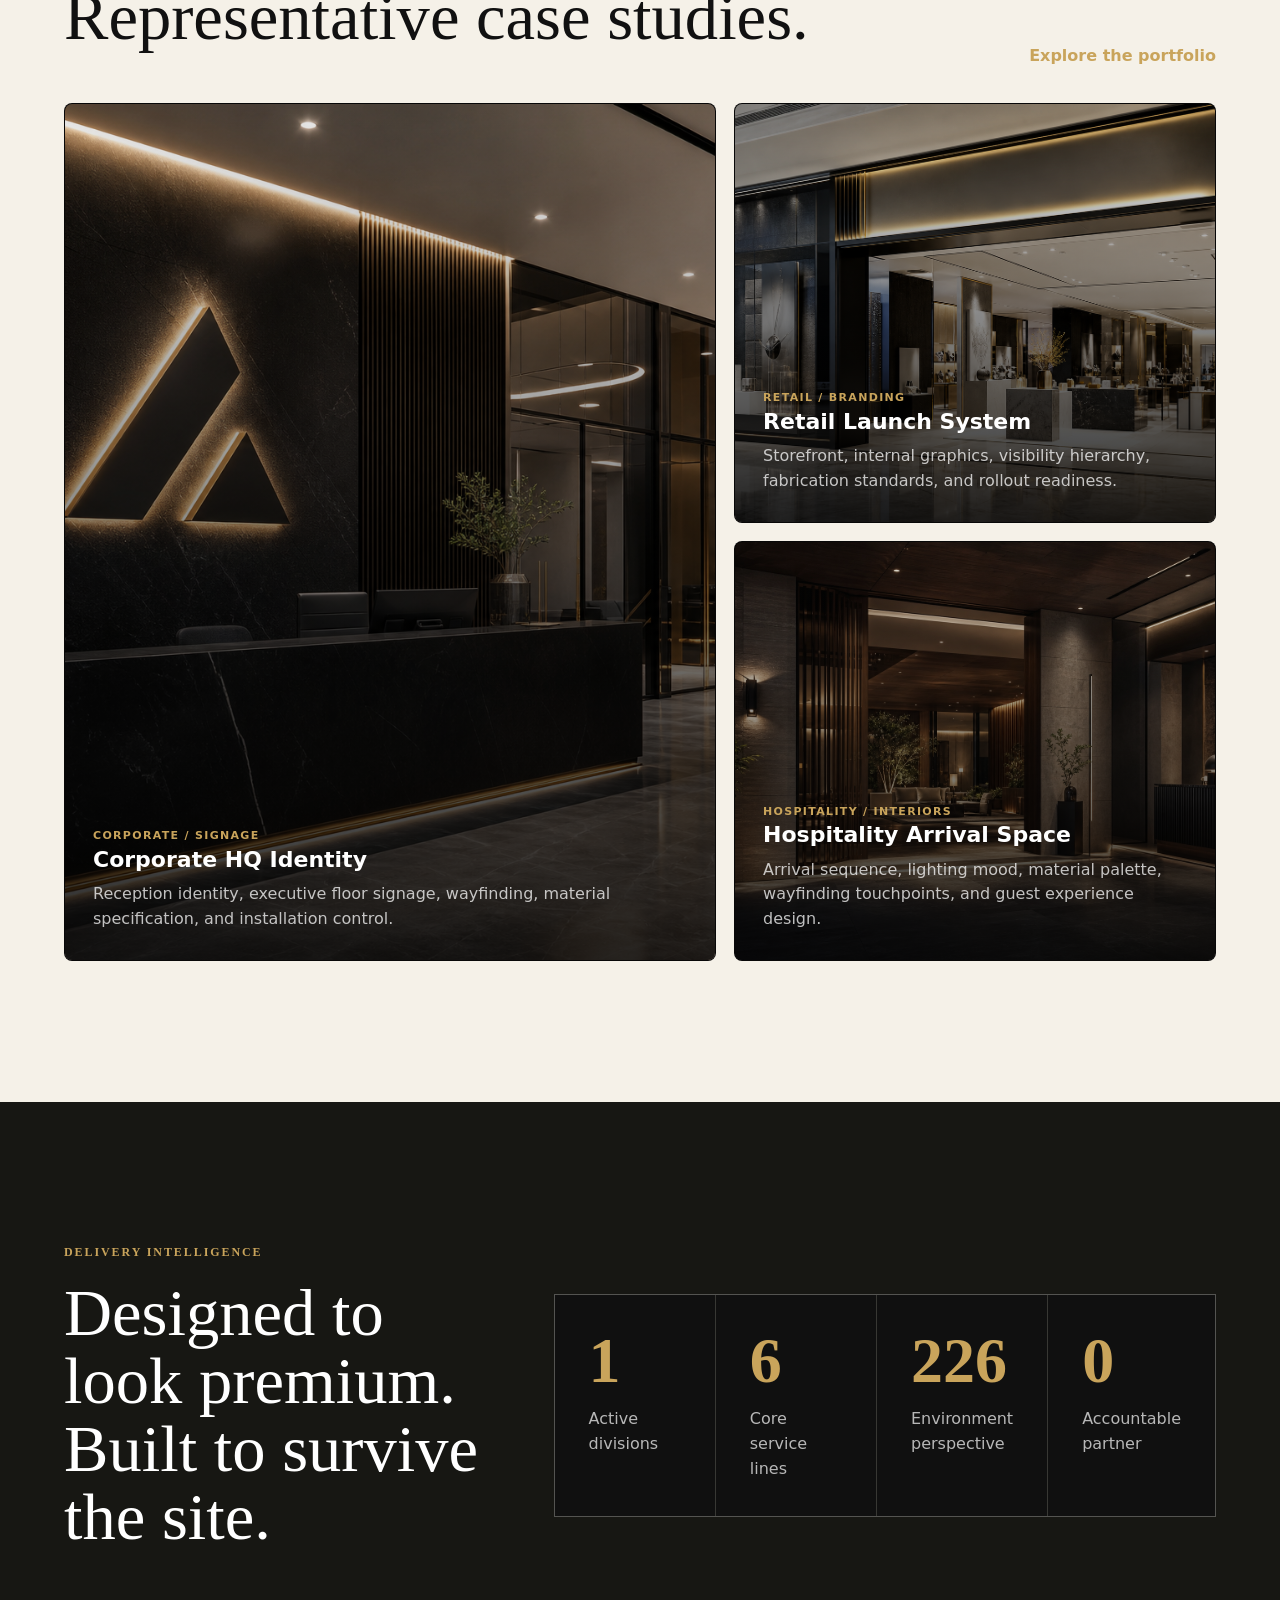
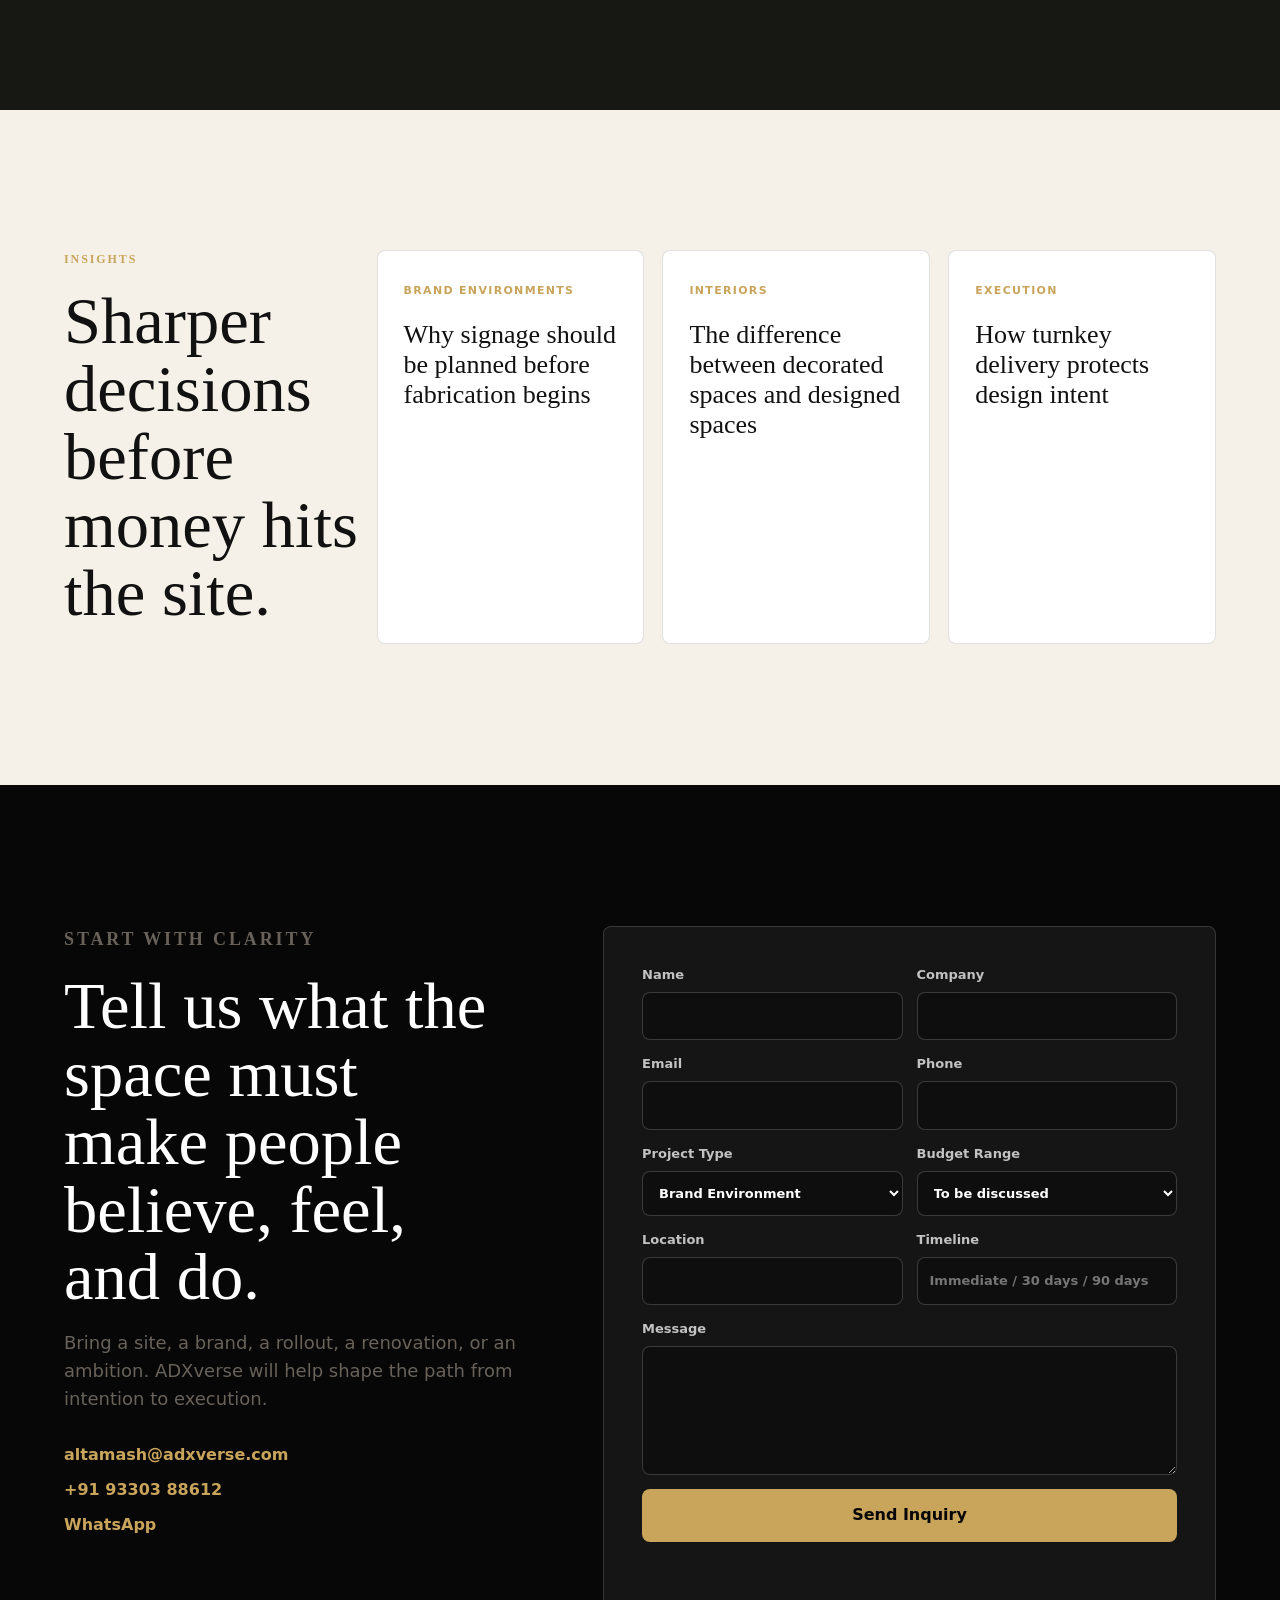
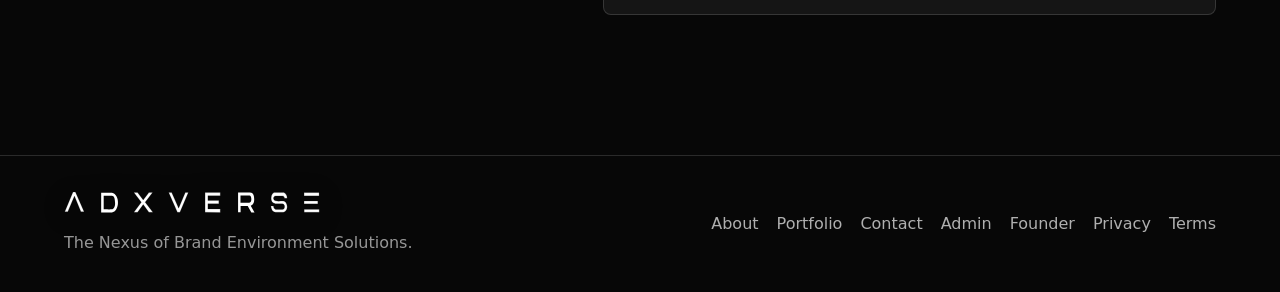
==== commit fa71e3c4: "Integrate Google Analytics tracking code Added Google Analytics tracking code to the HTML file." ====
--- a/index.html
+++ b/index.html
@@ -1,6 +1,15 @@
 <!doctype html>
 <html lang="en">
 <head>
+  <!-- Google tag (gtag.js) -->
+<script async src="https://www.googletagmanager.com/gtag/js?id=G-THBZQF7Y5E"></script>
+<script>
+  window.dataLayer = window.dataLayer || [];
+  function gtag(){dataLayer.push(arguments);}
+  gtag('js', new Date());
+
+  gtag('config', 'G-THBZQF7Y5E');
+</script>
   <meta charset="utf-8">
   <meta name="viewport" content="width=device-width, initial-scale=1">
 
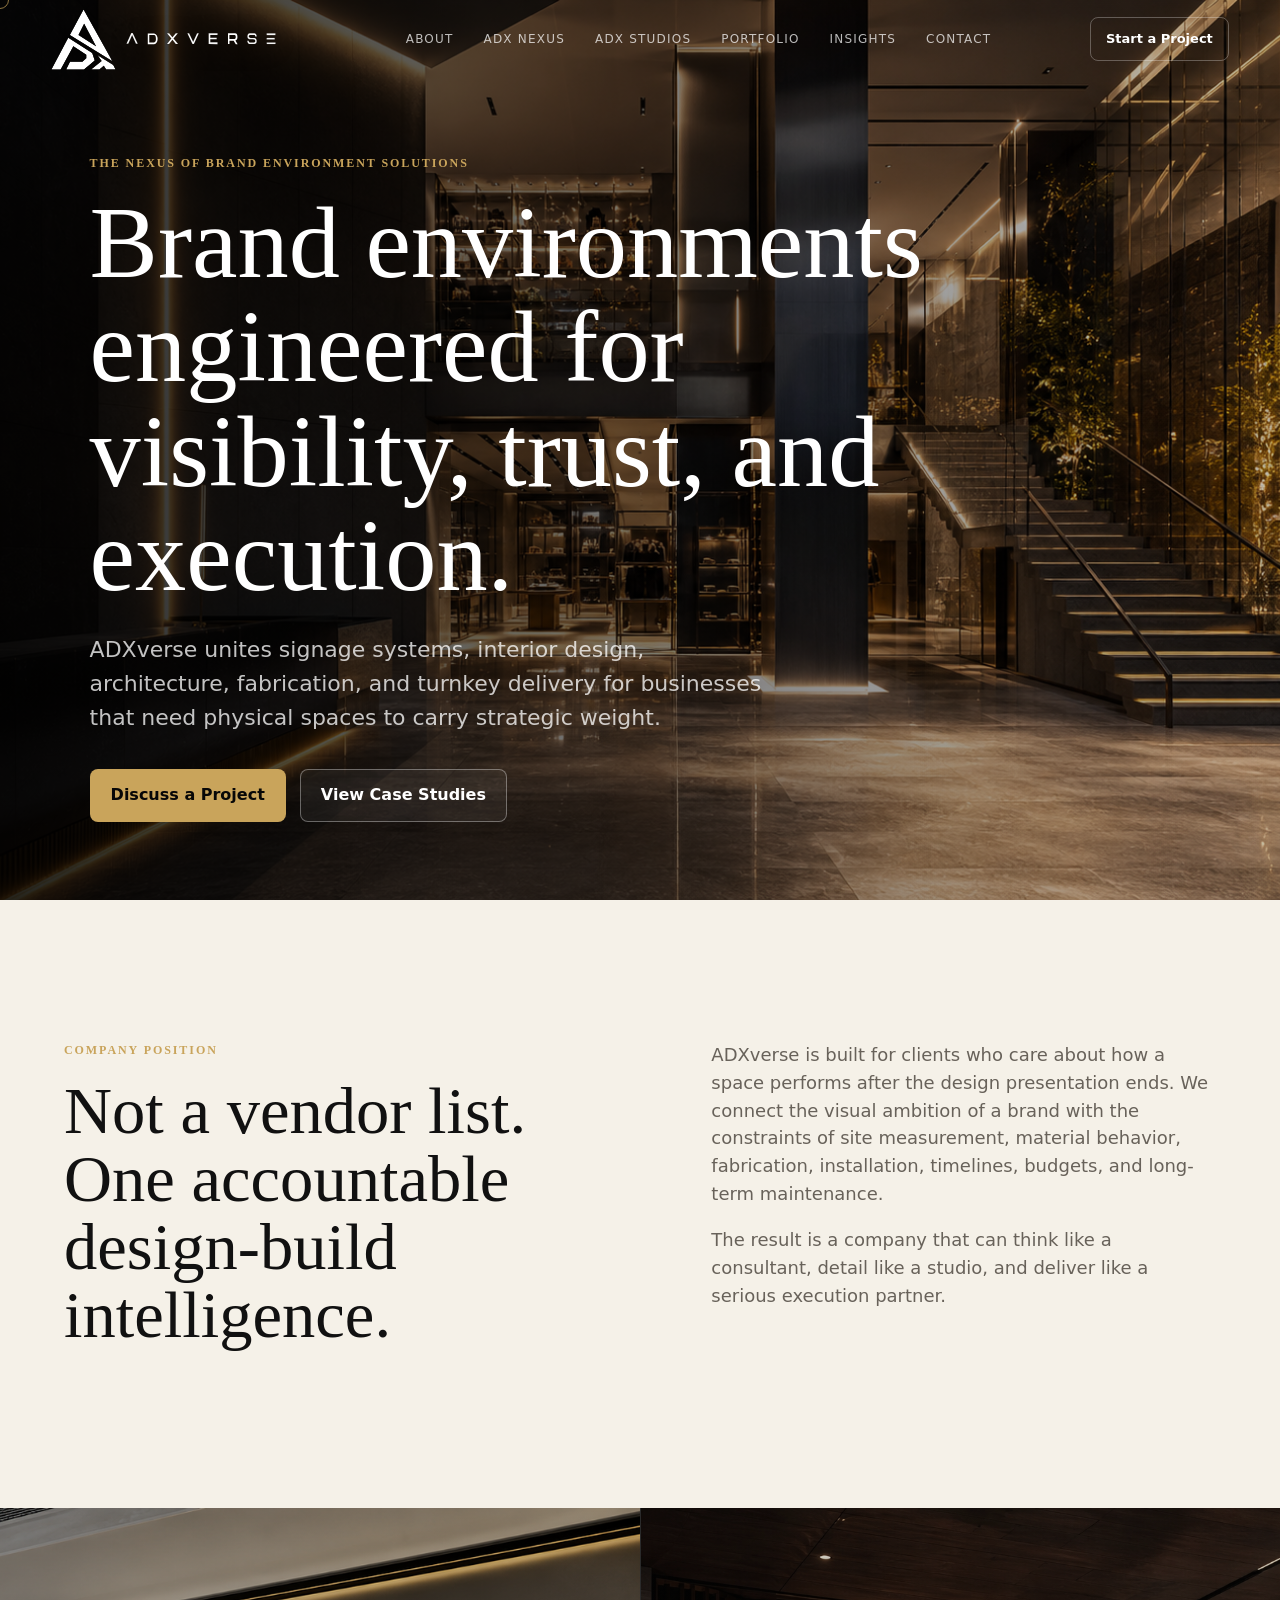
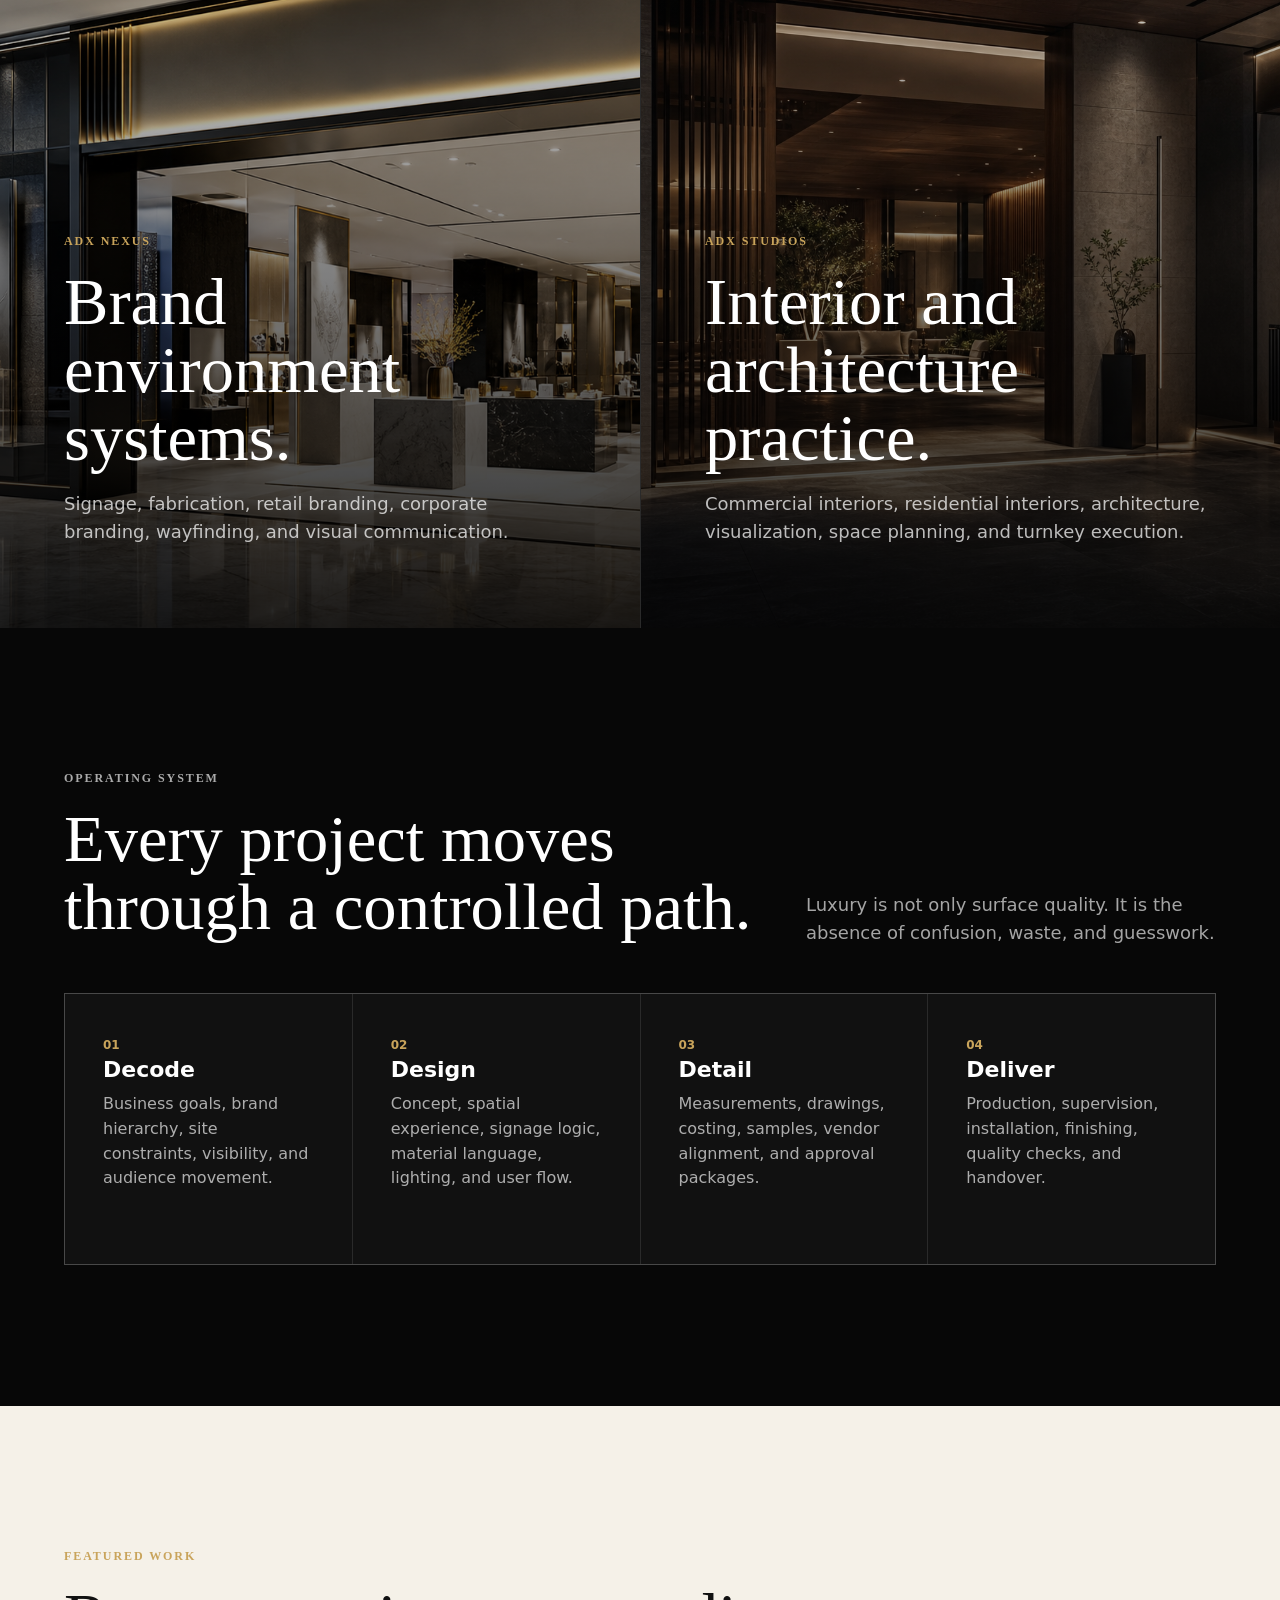
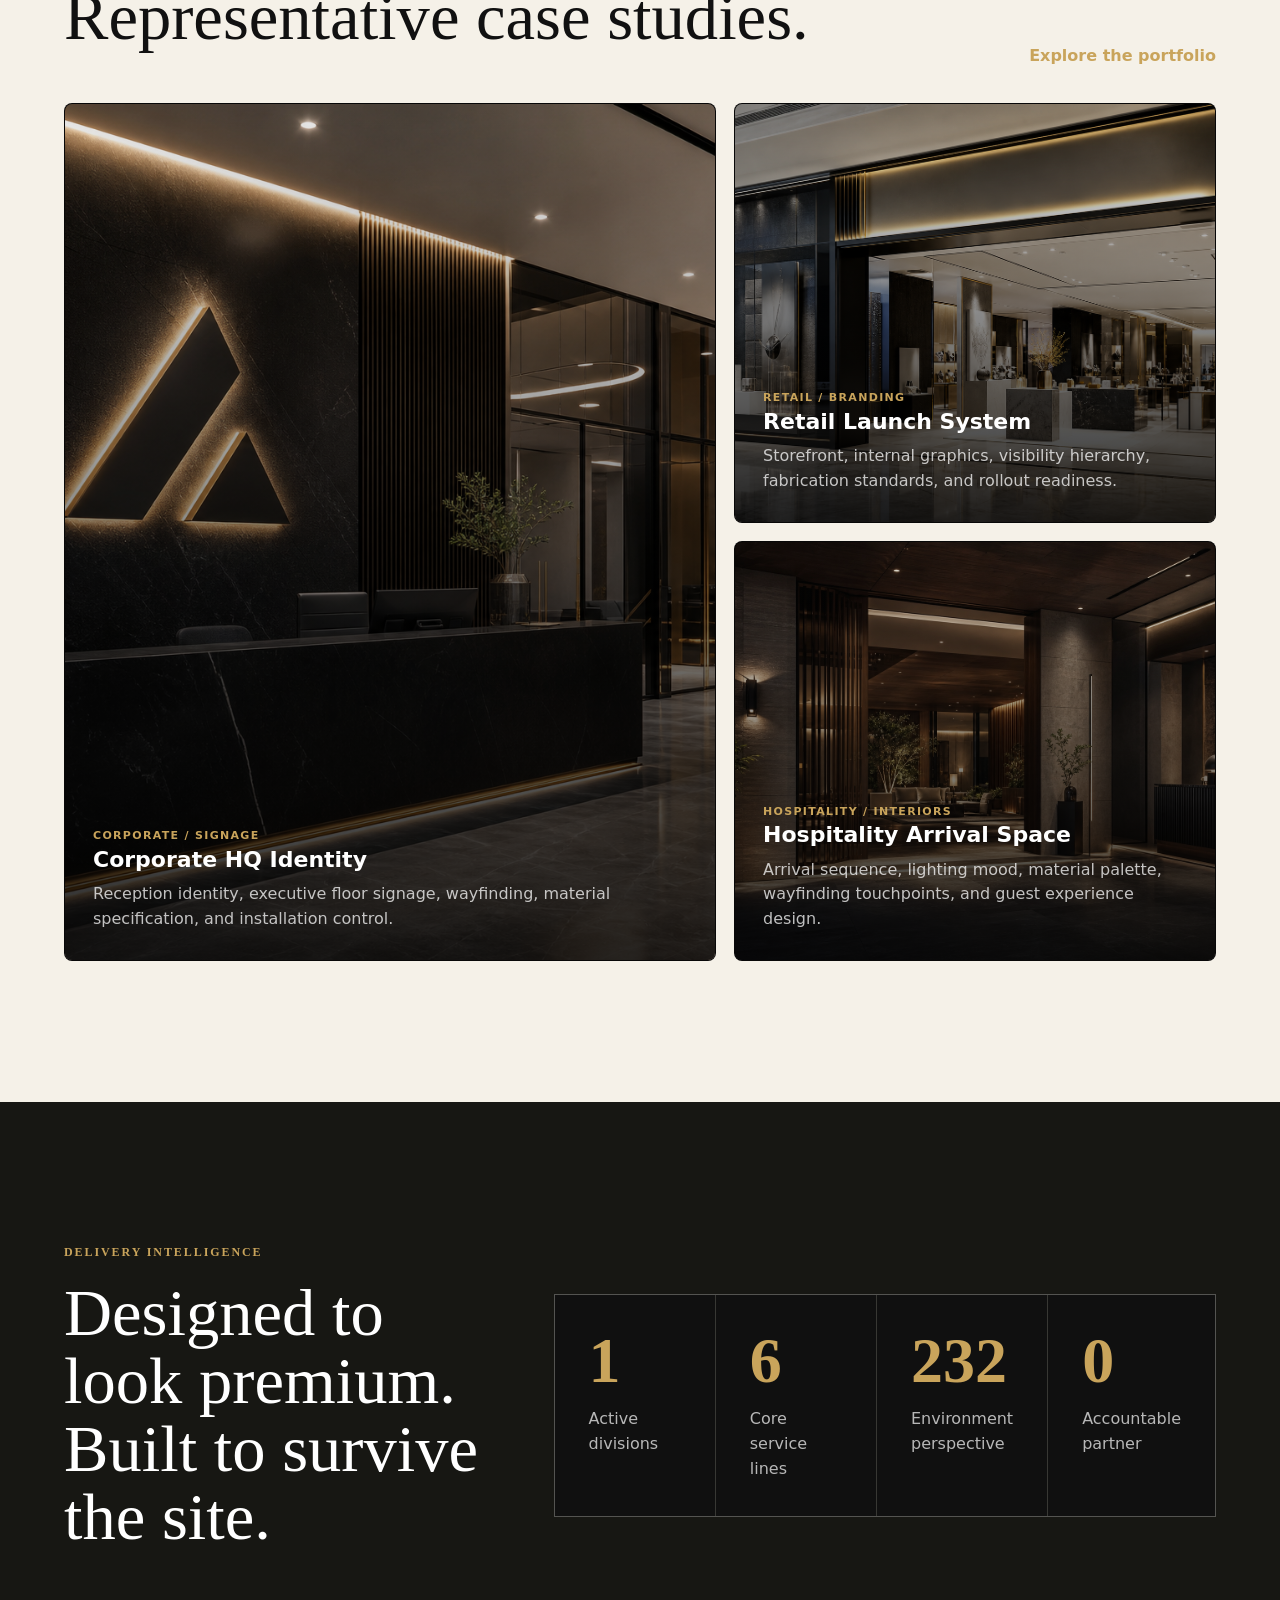
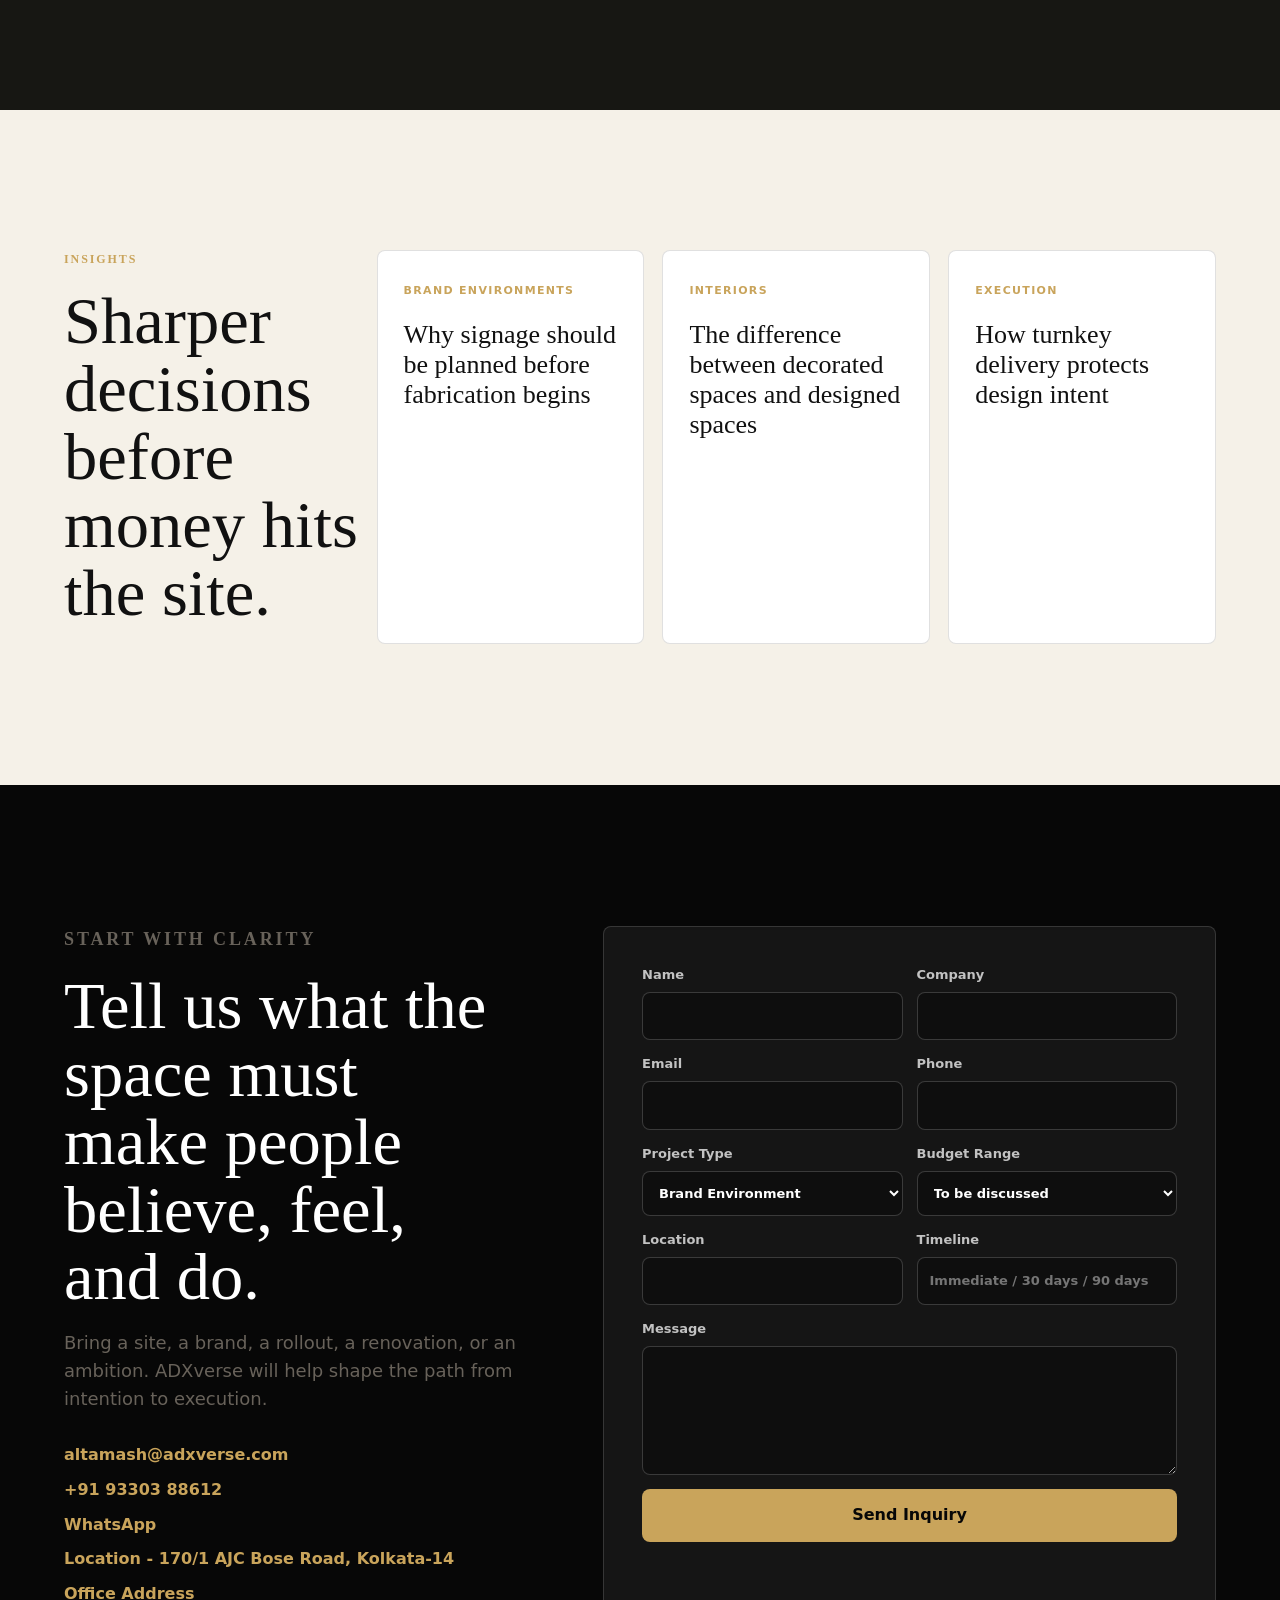
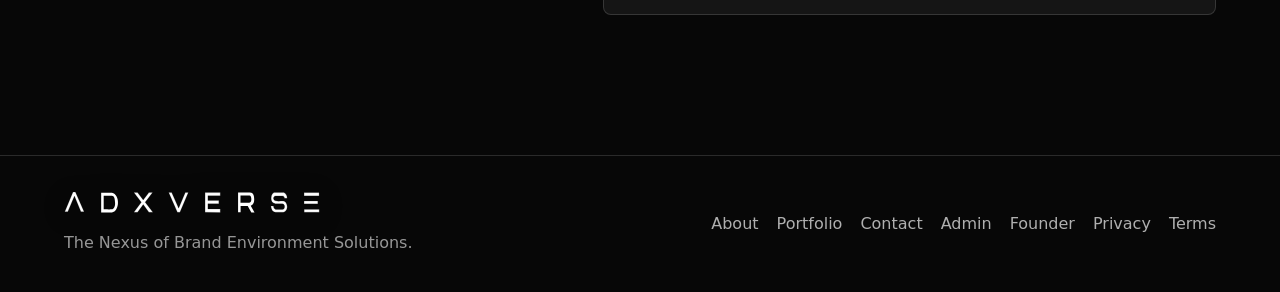
==== commit 40354bf1: "Add location and office address links to contact section" ====
--- a/index.html
+++ b/index.html
@@ -264,6 +264,8 @@
             <a href="mailto:altamash@adxverse.com">altamash@adxverse.com</a>
             <a href="tel:+919330388612">+91 93303 88612</a>
             <a href="https://wa.me/919330388612">WhatsApp</a>
+            <a href="https://maps.app.goo.gl/oRjqNjkPaTN9UUPk6"> Location - 170/1 AJC Bose Road, Kolkata-14</a>
+            <a href="https://maps.app.goo.gl/TpLQyX4bguhetRT97"> Office Address</a>
           </div>
         </div>
         <form class="inquiry-form" data-form>
